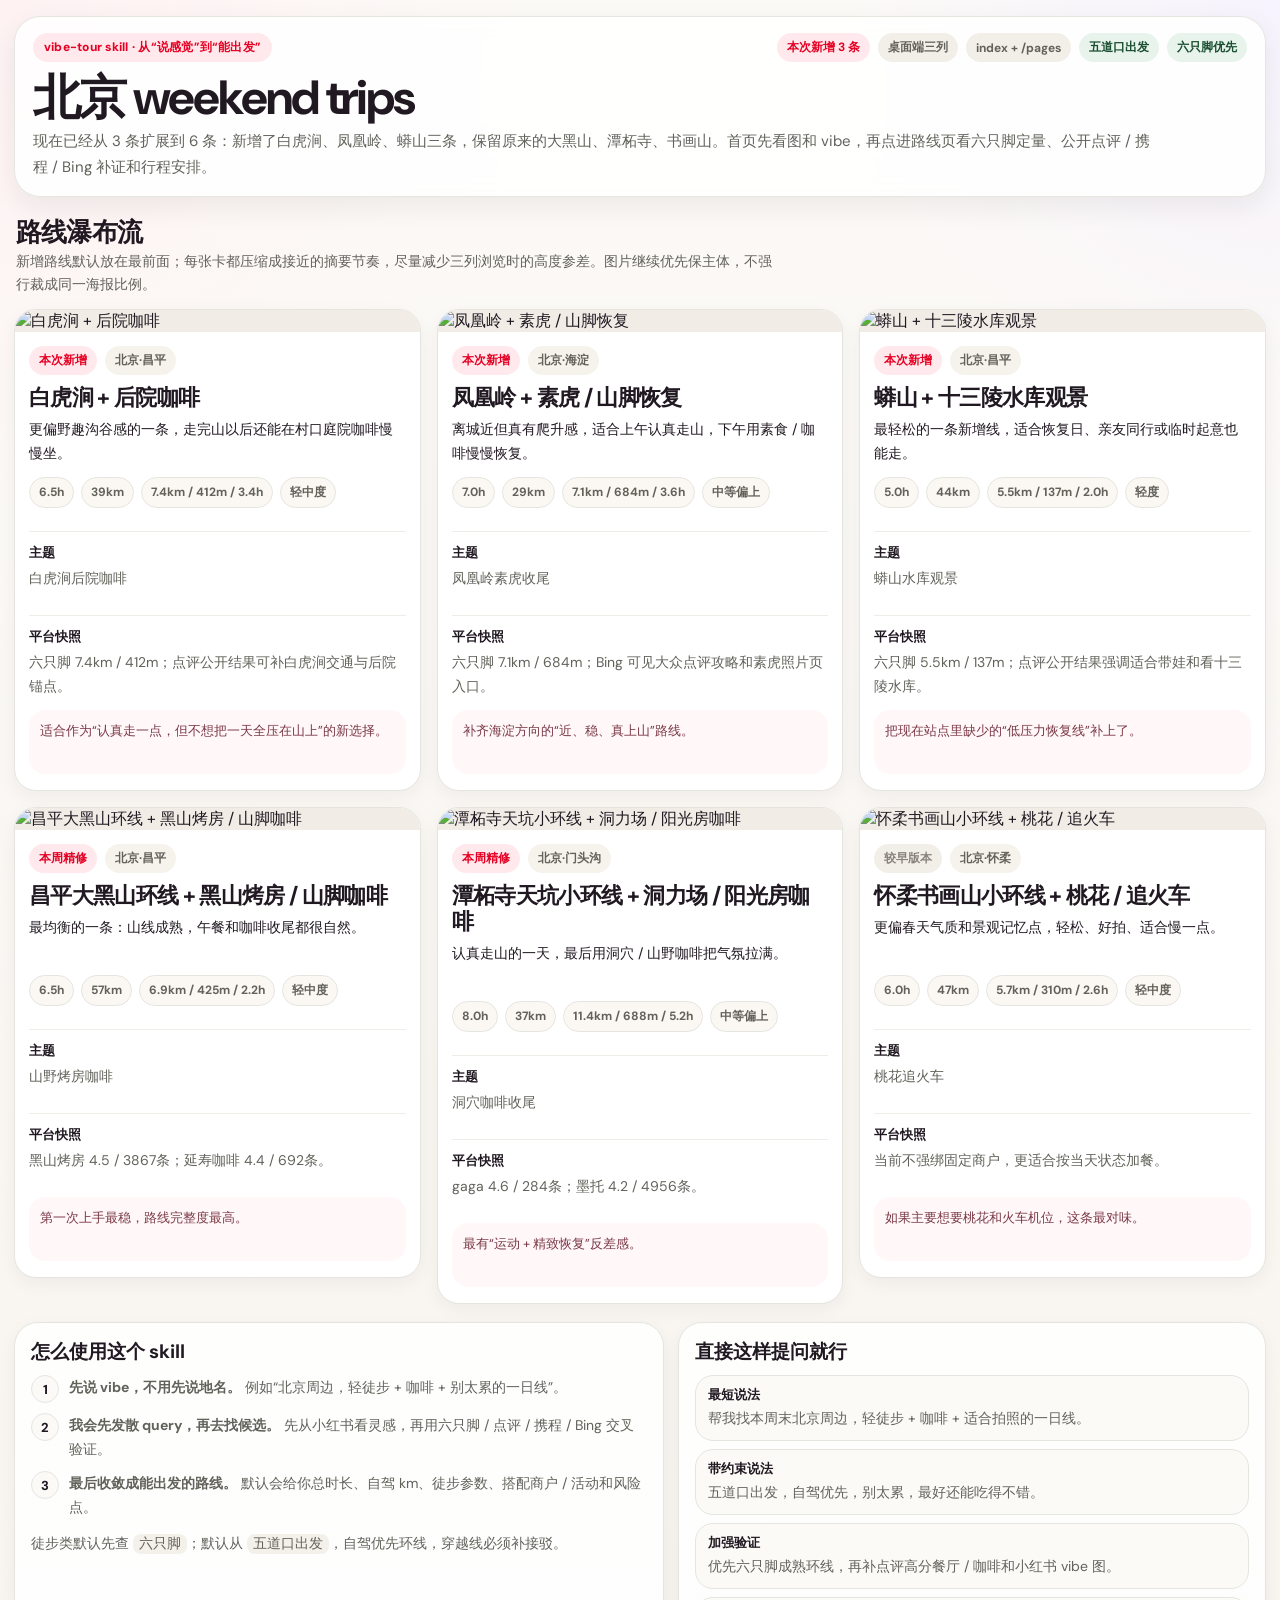
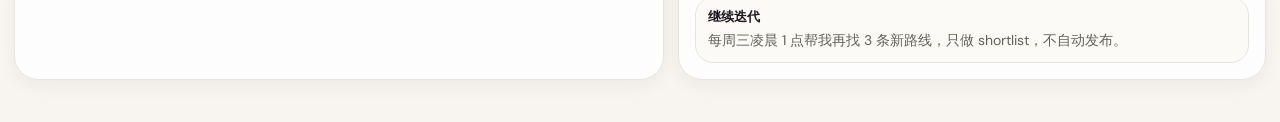
==== index.html @ e0e6afdc "Add three new weekend route pages" ====
<!doctype html>
<html lang="zh-CN">
<head>
  <meta charset="utf-8" />
  <meta name="viewport" content="width=device-width, initial-scale=1" />
  <title>beijing-vibe-trip</title>
  <link href="https://fonts.googleapis.com/css2?family=DM+Sans:ital,opsz,wght@0,9..40,100..1000;1,9..40,100..1000&display=swap" rel="stylesheet">
  <style>
    :root {
      --bg: #f8f5f0; --paper: #ffffff; --paper-soft: #fcfaf7; --text: #211922; --muted: #62625b;
      --line: #e5e5e0; --red: #e60023; --red-soft: #ffe9ed; --green-soft: #e8f3ec; --green-text: #194e30;
      --shadow: 0 10px 28px rgba(33, 25, 34, 0.07); --shadow-soft: 0 6px 18px rgba(33, 25, 34, 0.05);
    }
    * { box-sizing: border-box; }
    body { margin: 0; font-family: 'DM Sans', system-ui, -apple-system, 'Segoe UI', Roboto, 'PingFang SC', 'Microsoft YaHei', sans-serif; color: var(--text); background: radial-gradient(circle at top left, rgba(255,240,242,.8), rgba(255,240,242,0) 24%), radial-gradient(circle at top right, rgba(246,242,255,.85), rgba(246,242,255,0) 20%), linear-gradient(180deg, #fcfaf7 0%, #f8f5f0 100%); }
    a { color: inherit; text-decoration: none; }
    .page { max-width: 1540px; margin: 0 auto; padding: 16px 14px 42px; }
    .hero { background: rgba(255,255,255,.84); border: 1px solid rgba(229,229,224,.95); border-radius: 26px; box-shadow: var(--shadow); backdrop-filter: blur(8px); padding: 16px 18px 15px; }
    .hero-top { display:flex; align-items:center; justify-content:space-between; gap:14px; flex-wrap:wrap; }
    .eyebrow { display:inline-flex; align-items:center; gap:8px; padding:6px 11px; border-radius:999px; background:var(--red-soft); color:var(--red); font-size:12px; font-weight:800; letter-spacing:.02em; }
    .hero-pills { display:flex; flex-wrap:wrap; gap:8px; }
    .pill { display:inline-flex; align-items:center; padding:6px 10px; border-radius:999px; background:#f2efe9; color:var(--muted); font-size:12px; font-weight:700; }
    .pill.primary { background:var(--red-soft); color:var(--red); }
    .pill.green { background:var(--green-soft); color:var(--green-text); }
    h1 { margin: 12px 0 6px; font-size: clamp(30px, 4vw, 48px); line-height: 1.02; letter-spacing: -0.04em; }
    .subtitle { margin:0; max-width:1120px; color:var(--muted); font-size:15px; line-height:1.72; }
    .section-head { display:flex; align-items:end; justify-content:space-between; gap:16px; margin:18px 2px 12px; }
    .section-head h2 { margin:0; font-size:26px; letter-spacing:-0.03em; }
    .section-head p { margin:0; max-width:760px; color:var(--muted); font-size:14px; line-height:1.7; }
    .masonry { display:grid; grid-template-columns: repeat(3, minmax(0, 1fr)); gap:16px; align-items:start; }
    .pin-card { width:100%; margin:0; }
    .pin-link { display:block; background:var(--paper); border:1px solid var(--line); border-radius:22px; overflow:hidden; box-shadow:var(--shadow-soft); transition:transform .15s ease, box-shadow .15s ease; }
    .pin-link:hover { transform:translateY(-2px); box-shadow:0 14px 34px rgba(33,25,34,.1); }
    .pin-media-wrap { background:#f1ede6; }
    .pin-media { width:100%; display:block; height:auto; object-fit:contain; aspect-ratio:auto; }
    .pin-body { padding:14px 14px 16px; }
    .pin-topline { display:flex; flex-wrap:wrap; gap:8px; align-items:center; }
    .fresh-chip, .meta-chip { display:inline-flex; align-items:center; padding:6px 10px; border-radius:999px; font-size:12px; font-weight:800; }
    .fresh-chip.fresh { background:var(--red-soft); color:var(--red); }
    .fresh-chip.archive { background:#f2efe9; color:#8a837b; }
    .meta-chip { background:#f6f3ed; color:var(--muted); }
    .pin-body h2 { margin:10px 0 7px; font-size:22px; line-height:1.18; letter-spacing:-0.03em; }
    .lede { margin:0; color:var(--text); font-size:14px; line-height:1.7; min-height:48px; }
    .metric-row { display:flex; flex-wrap:wrap; gap:7px; margin-top:11px; min-height:42px; align-content:flex-start; }
    .metric-row span { background:#fbf8f3; border:1px solid var(--line); border-radius:999px; padding:6px 9px; color:var(--muted); font-size:12px; font-weight:700; }
    .mini-block { margin-top:12px; padding-top:12px; border-top:1px solid #f0ede8; min-height:72px; }
    .mini-block strong { display:block; font-size:13px; margin-bottom:4px; }
    .mini-block p { margin:0; color:var(--muted); font-size:14px; line-height:1.72; }
    .why { margin:12px 0 0; color:#7a3946; font-size:13px; line-height:1.7; background:#fff7f8; border-radius:16px; padding:10px 11px; min-height:64px; }
    .usage-section { margin-top:18px; display:grid; grid-template-columns:1.05fr .95fr; gap:14px; }
    .usage-card { background: rgba(255,255,255,.86); border: 1px solid var(--line); border-radius:24px; box-shadow:var(--shadow-soft); padding:16px; }
    .usage-card h2 { margin:0 0 8px; font-size:19px; }
    .usage-card p, .usage-card li { margin:0; color:var(--muted); font-size:14px; line-height:1.72; }
    .how-grid { display:grid; gap:10px; margin-top:10px; }
    .how-item { display:grid; grid-template-columns:28px 1fr; gap:10px; align-items:start; }
    .how-no { width:28px; height:28px; border-radius:50%; background:var(--paper-soft); border:1px solid var(--line); display:inline-flex; align-items:center; justify-content:center; font-size:13px; font-weight:800; }
    .prompt-list { display:grid; gap:8px; margin-top:10px; }
    .prompt { background:var(--paper-soft); border:1px solid var(--line); border-radius:18px; padding:10px 12px; }
    .prompt strong { display:block; font-size:13px; margin-bottom:2px; }
    code { font-family: ui-monospace, SFMono-Regular, Menlo, Monaco, Consolas, 'Liberation Mono', 'Courier New', monospace; background:#f4f1eb; border-radius:8px; padding:2px 6px; }
    @media (max-width: 1100px) { .masonry { grid-template-columns: repeat(2, minmax(0, 1fr)); } .usage-section { grid-template-columns:1fr; } }
    @media (max-width: 760px) { .page { padding:12px 10px 30px; } .hero { padding:14px 14px 13px; border-radius:22px; } .masonry { grid-template-columns:1fr; } .section-head { display:block; } .section-head p { margin-top:6px; } .pin-body h2 { font-size:20px; } }
  </style>
</head>
<body>
  <div class="page">
    <section class="hero">
      <div class="hero-top">
        <span class="eyebrow">vibe-tour skill · 从“说感觉”到“能出发”</span>
        <div class="hero-pills">
          <span class="pill primary">本次新增 3 条</span>
          <span class="pill">桌面端三列</span>
          <span class="pill">index + /pages</span>
          <span class="pill green">五道口出发</span>
          <span class="pill green">六只脚优先</span>
        </div>
      </div>
      <h1>北京 weekend trips</h1>
      <p class="subtitle">现在已经从 3 条扩展到 6 条：新增了白虎涧、凤凰岭、蟒山三条，保留原来的大黑山、潭柘寺、书画山。首页先看图和 vibe，再点进路线页看六只脚定量、公开点评 / 携程 / Bing 补证和行程安排。</p>
    </section>

    <div class="section-head">
      <div>
        <h2>路线瀑布流</h2>
        <p>新增路线默认放在最前面；每张卡都压缩成接近的摘要节奏，尽量减少三列浏览时的高度参差。图片继续优先保主体，不强行裁成同一海报比例。</p>
      </div>
    </div>

    <section class="masonry">
      
      <article class="pin-card fresh">
        <a class="pin-link" href="./pages/春季-昌平-6.5h-39km-白虎涧后院咖啡-7.4km412m.html">
          <div class="pin-media-wrap">
            <img class="pin-media" src="https://sns-webpic-qc.xhscdn.com/202604221720/0ed90e591643a49e613e20a333252fcb/notes_pre_post/1040g3k831s5718gclk0g49468pa18tinve68clo!nc_n_webp_mw_1" alt="白虎涧 + 后院咖啡" loading="lazy" referrerpolicy="no-referrer" />
          </div>
          <div class="pin-body">
            <div class="pin-topline">
              <span class="fresh-chip fresh">本次新增</span>
              <span class="meta-chip">北京·昌平</span>
            </div>
            <h2>白虎涧 + 后院咖啡</h2>
            <p class="lede">更偏野趣沟谷感的一条，走完山以后还能在村口庭院咖啡慢慢坐。</p>
            <div class="metric-row"><span>6.5h</span><span>39km</span><span>7.4km / 412m / 3.4h</span><span>轻中度</span></div>
            <div class="mini-block"><strong>主题</strong><p>白虎涧后院咖啡</p></div>
            <div class="mini-block"><strong>平台快照</strong><p>六只脚 7.4km / 412m；点评公开结果可补白虎涧交通与后院锚点。</p></div>
            <p class="why">适合作为“认真走一点，但不想把一天全压在山上”的新选择。</p>
          </div>
        </a>
      </article>
      <article class="pin-card fresh">
        <a class="pin-link" href="./pages/春季-海淀-7.0h-29km-凤凰岭素虎收尾-7.1km684m.html">
          <div class="pin-media-wrap">
            <img class="pin-media" src="https://sns-webpic-qc.xhscdn.com/202604221720/b8f4ab28e2b285ae2111b6b85da946c9/notes_pre_post/1040g3k031lh3otmi5e5g5p8s3pioshmk3rvogr8!nc_n_webp_mw_1" alt="凤凰岭 + 素虎 / 山脚恢复" loading="lazy" referrerpolicy="no-referrer" />
          </div>
          <div class="pin-body">
            <div class="pin-topline">
              <span class="fresh-chip fresh">本次新增</span>
              <span class="meta-chip">北京·海淀</span>
            </div>
            <h2>凤凰岭 + 素虎 / 山脚恢复</h2>
            <p class="lede">离城近但真有爬升感，适合上午认真走山，下午用素食 / 咖啡慢慢恢复。</p>
            <div class="metric-row"><span>7.0h</span><span>29km</span><span>7.1km / 684m / 3.6h</span><span>中等偏上</span></div>
            <div class="mini-block"><strong>主题</strong><p>凤凰岭素虎收尾</p></div>
            <div class="mini-block"><strong>平台快照</strong><p>六只脚 7.1km / 684m；Bing 可见大众点评攻略和素虎照片页入口。</p></div>
            <p class="why">补齐海淀方向的“近、稳、真上山”路线。</p>
          </div>
        </a>
      </article>
      <article class="pin-card fresh">
        <a class="pin-link" href="./pages/春季-昌平-5.0h-44km-蟒山水库观景-5.5km137m.html">
          <div class="pin-media-wrap">
            <img class="pin-media" src="https://sns-webpic-qc.xhscdn.com/202604221720/516167e955e5f0d813b451fccc89ae40/1040g00831u0od0oh7e6g5nu4mj40bgi9l4alca0!nc_n_webp_mw_1" alt="蟒山 + 十三陵水库观景" loading="lazy" referrerpolicy="no-referrer" />
          </div>
          <div class="pin-body">
            <div class="pin-topline">
              <span class="fresh-chip fresh">本次新增</span>
              <span class="meta-chip">北京·昌平</span>
            </div>
            <h2>蟒山 + 十三陵水库观景</h2>
            <p class="lede">最轻松的一条新增线，适合恢复日、亲友同行或临时起意也能走。</p>
            <div class="metric-row"><span>5.0h</span><span>44km</span><span>5.5km / 137m / 2.0h</span><span>轻度</span></div>
            <div class="mini-block"><strong>主题</strong><p>蟒山水库观景</p></div>
            <div class="mini-block"><strong>平台快照</strong><p>六只脚 5.5km / 137m；点评公开结果强调适合带娃和看十三陵水库。</p></div>
            <p class="why">把现在站点里缺少的“低压力恢复线”补上了。</p>
          </div>
        </a>
      </article>
      <article class="pin-card fresh">
        <a class="pin-link" href="./pages/春季-昌平-6.5h-57km-山野烤房咖啡-6.9km425m.html">
          <div class="pin-media-wrap">
            <img class="pin-media" src="https://sns-webpic-qc.xhscdn.com/202604221014/6e52ee27ec38a2fb070d9f74fba31d51/1040g00831up83obcig005nlalt3g8l4am9qjaj0!nc_n_webp_prv_1" alt="昌平大黑山环线 + 黑山烤房 / 山脚咖啡" loading="lazy" referrerpolicy="no-referrer" />
          </div>
          <div class="pin-body">
            <div class="pin-topline">
              <span class="fresh-chip fresh">本周精修</span>
              <span class="meta-chip">北京·昌平</span>
            </div>
            <h2>昌平大黑山环线 + 黑山烤房 / 山脚咖啡</h2>
            <p class="lede">最均衡的一条：山线成熟，午餐和咖啡收尾都很自然。</p>
            <div class="metric-row"><span>6.5h</span><span>57km</span><span>6.9km / 425m / 2.2h</span><span>轻中度</span></div>
            <div class="mini-block"><strong>主题</strong><p>山野烤房咖啡</p></div>
            <div class="mini-block"><strong>平台快照</strong><p>黑山烤房 4.5 / 3867条；延寿咖啡 4.4 / 692条。</p></div>
            <p class="why">第一次上手最稳，路线完整度最高。</p>
          </div>
        </a>
      </article>
      <article class="pin-card fresh">
        <a class="pin-link" href="./pages/春季-门头沟-8.0h-37km-洞穴咖啡收尾-11.4km688m.html">
          <div class="pin-media-wrap">
            <img class="pin-media" src="https://sns-webpic-qc.xhscdn.com/202604221014/c3315a2cceceadf6942564af630ecddd/notes_pre_post/1040g3k831rv6j4fgis8g5q8pjhhdtkangmua4oo!nc_n_webp_prv_1" alt="潭柘寺天坑小环线 + 洞力场 / 阳光房咖啡" loading="lazy" referrerpolicy="no-referrer" />
          </div>
          <div class="pin-body">
            <div class="pin-topline">
              <span class="fresh-chip fresh">本周精修</span>
              <span class="meta-chip">北京·门头沟</span>
            </div>
            <h2>潭柘寺天坑小环线 + 洞力场 / 阳光房咖啡</h2>
            <p class="lede">认真走山的一天，最后用洞穴 / 山野咖啡把气氛拉满。</p>
            <div class="metric-row"><span>8.0h</span><span>37km</span><span>11.4km / 688m / 5.2h</span><span>中等偏上</span></div>
            <div class="mini-block"><strong>主题</strong><p>洞穴咖啡收尾</p></div>
            <div class="mini-block"><strong>平台快照</strong><p>gaga 4.6 / 284条；墨托 4.2 / 4956条。</p></div>
            <p class="why">最有“运动 + 精致恢复”反差感。</p>
          </div>
        </a>
      </article>
      <article class="pin-card archive">
        <a class="pin-link" href="./pages/春季-怀柔-6.0h-47km-桃花追火车-5.7km310m.html">
          <div class="pin-media-wrap">
            <img class="pin-media" src="https://sns-webpic-qc.xhscdn.com/202604221014/92ab5b9dd58b309988cbd86c4329830c/spectrum/1040g0k031ufub8vuis005nfnchj09ejfh55ih50!nc_n_webp_prv_1" alt="怀柔书画山小环线 + 桃花 / 追火车" loading="lazy" referrerpolicy="no-referrer" />
          </div>
          <div class="pin-body">
            <div class="pin-topline">
              <span class="fresh-chip archive">较早版本</span>
              <span class="meta-chip">北京·怀柔</span>
            </div>
            <h2>怀柔书画山小环线 + 桃花 / 追火车</h2>
            <p class="lede">更偏春天气质和景观记忆点，轻松、好拍、适合慢一点。</p>
            <div class="metric-row"><span>6.0h</span><span>47km</span><span>5.7km / 310m / 2.6h</span><span>轻中度</span></div>
            <div class="mini-block"><strong>主题</strong><p>桃花追火车</p></div>
            <div class="mini-block"><strong>平台快照</strong><p>当前不强绑固定商户，更适合按当天状态加餐。</p></div>
            <p class="why">如果主要想要桃花和火车机位，这条最对味。</p>
          </div>
        </a>
      </article>
    </section>

    <section class="usage-section">
      <div class="usage-card">
        <h2>怎么使用这个 skill</h2>
        <div class="how-grid">
          <div class="how-item"><span class="how-no">1</span><div><p><strong>先说 vibe，不用先说地名。</strong> 例如“北京周边，轻徒步 + 咖啡 + 别太累的一日线”。</p></div></div>
          <div class="how-item"><span class="how-no">2</span><div><p><strong>我会先发散 query，再去找候选。</strong> 先从小红书看灵感，再用六只脚 / 点评 / 携程 / Bing 交叉验证。</p></div></div>
          <div class="how-item"><span class="how-no">3</span><div><p><strong>最后收敛成能出发的路线。</strong> 默认会给你总时长、自驾 km、徒步参数、搭配商户 / 活动和风险点。</p></div></div>
        </div>
        <p style="margin-top:12px;">徒步类默认先查 <code>六只脚</code>；默认从 <code>五道口出发</code>，自驾优先环线，穿越线必须补接驳。</p>
      </div>
      <div class="usage-card">
        <h2>直接这样提问就行</h2>
        <div class="prompt-list">
          <div class="prompt"><strong>最短说法</strong><p>帮我找本周末北京周边，轻徒步 + 咖啡 + 适合拍照的一日线。</p></div>
          <div class="prompt"><strong>带约束说法</strong><p>五道口出发，自驾优先，别太累，最好还能吃得不错。</p></div>
          <div class="prompt"><strong>加强验证</strong><p>优先六只脚成熟环线，再补点评高分餐厅 / 咖啡和小红书 vibe 图。</p></div>
          <div class="prompt"><strong>继续迭代</strong><p>每周三凌晨 1 点帮我再找 3 条新路线，只做 shortlist，不自动发布。</p></div>
        </div>
      </div>
    </section>
  </div>
</body>
</html>
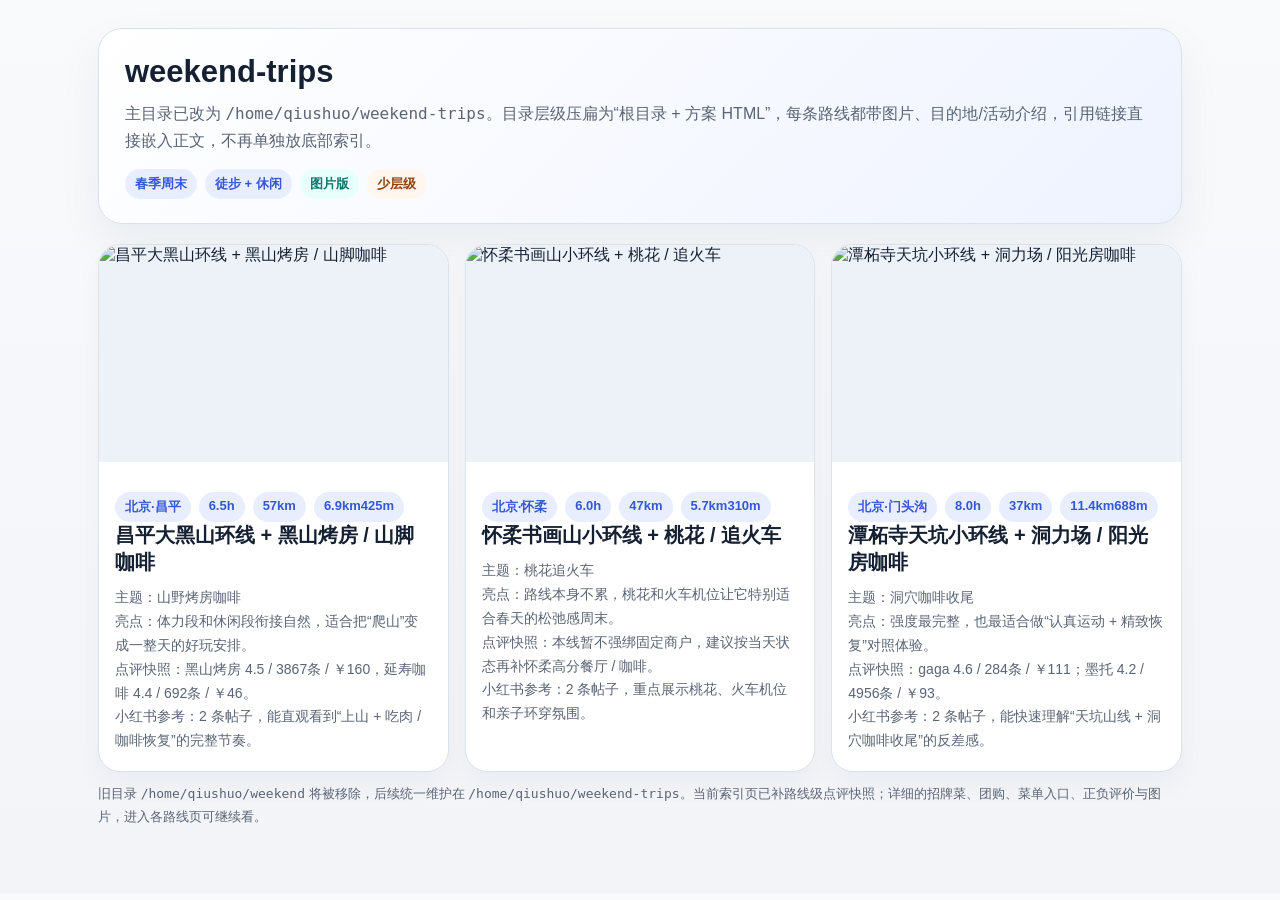
==== commit 3f22421c: "Sync weekend-trips updates: index + 3 route pages" ====
--- a/index.html
+++ b/index.html
@@ -3,227 +3,118 @@
 <head>
   <meta charset="utf-8" />
   <meta name="viewport" content="width=device-width, initial-scale=1" />
-  <title>beijing-vibe-trip</title>
-  <link href="https://fonts.googleapis.com/css2?family=DM+Sans:ital,opsz,wght@0,9..40,100..1000;1,9..40,100..1000&display=swap" rel="stylesheet">
+  <title>weekend-trips</title>
   <style>
-    :root {
-      --bg: #f8f5f0; --paper: #ffffff; --paper-soft: #fcfaf7; --text: #211922; --muted: #62625b;
-      --line: #e5e5e0; --red: #e60023; --red-soft: #ffe9ed; --green-soft: #e8f3ec; --green-text: #194e30;
-      --shadow: 0 10px 28px rgba(33, 25, 34, 0.07); --shadow-soft: 0 6px 18px rgba(33, 25, 34, 0.05);
-    }
-    * { box-sizing: border-box; }
-    body { margin: 0; font-family: 'DM Sans', system-ui, -apple-system, 'Segoe UI', Roboto, 'PingFang SC', 'Microsoft YaHei', sans-serif; color: var(--text); background: radial-gradient(circle at top left, rgba(255,240,242,.8), rgba(255,240,242,0) 24%), radial-gradient(circle at top right, rgba(246,242,255,.85), rgba(246,242,255,0) 20%), linear-gradient(180deg, #fcfaf7 0%, #f8f5f0 100%); }
-    a { color: inherit; text-decoration: none; }
-    .page { max-width: 1540px; margin: 0 auto; padding: 16px 14px 42px; }
-    .hero { background: rgba(255,255,255,.84); border: 1px solid rgba(229,229,224,.95); border-radius: 26px; box-shadow: var(--shadow); backdrop-filter: blur(8px); padding: 16px 18px 15px; }
-    .hero-top { display:flex; align-items:center; justify-content:space-between; gap:14px; flex-wrap:wrap; }
-    .eyebrow { display:inline-flex; align-items:center; gap:8px; padding:6px 11px; border-radius:999px; background:var(--red-soft); color:var(--red); font-size:12px; font-weight:800; letter-spacing:.02em; }
-    .hero-pills { display:flex; flex-wrap:wrap; gap:8px; }
-    .pill { display:inline-flex; align-items:center; padding:6px 10px; border-radius:999px; background:#f2efe9; color:var(--muted); font-size:12px; font-weight:700; }
-    .pill.primary { background:var(--red-soft); color:var(--red); }
-    .pill.green { background:var(--green-soft); color:var(--green-text); }
-    h1 { margin: 12px 0 6px; font-size: clamp(30px, 4vw, 48px); line-height: 1.02; letter-spacing: -0.04em; }
-    .subtitle { margin:0; max-width:1120px; color:var(--muted); font-size:15px; line-height:1.72; }
-    .section-head { display:flex; align-items:end; justify-content:space-between; gap:16px; margin:18px 2px 12px; }
-    .section-head h2 { margin:0; font-size:26px; letter-spacing:-0.03em; }
-    .section-head p { margin:0; max-width:760px; color:var(--muted); font-size:14px; line-height:1.7; }
-    .masonry { display:grid; grid-template-columns: repeat(3, minmax(0, 1fr)); gap:16px; align-items:start; }
-    .pin-card { width:100%; margin:0; }
-    .pin-link { display:block; background:var(--paper); border:1px solid var(--line); border-radius:22px; overflow:hidden; box-shadow:var(--shadow-soft); transition:transform .15s ease, box-shadow .15s ease; }
-    .pin-link:hover { transform:translateY(-2px); box-shadow:0 14px 34px rgba(33,25,34,.1); }
-    .pin-media-wrap { background:#f1ede6; }
-    .pin-media { width:100%; display:block; height:auto; object-fit:contain; aspect-ratio:auto; }
-    .pin-body { padding:14px 14px 16px; }
-    .pin-topline { display:flex; flex-wrap:wrap; gap:8px; align-items:center; }
-    .fresh-chip, .meta-chip { display:inline-flex; align-items:center; padding:6px 10px; border-radius:999px; font-size:12px; font-weight:800; }
-    .fresh-chip.fresh { background:var(--red-soft); color:var(--red); }
-    .fresh-chip.archive { background:#f2efe9; color:#8a837b; }
-    .meta-chip { background:#f6f3ed; color:var(--muted); }
-    .pin-body h2 { margin:10px 0 7px; font-size:22px; line-height:1.18; letter-spacing:-0.03em; }
-    .lede { margin:0; color:var(--text); font-size:14px; line-height:1.7; min-height:48px; }
-    .metric-row { display:flex; flex-wrap:wrap; gap:7px; margin-top:11px; min-height:42px; align-content:flex-start; }
-    .metric-row span { background:#fbf8f3; border:1px solid var(--line); border-radius:999px; padding:6px 9px; color:var(--muted); font-size:12px; font-weight:700; }
-    .mini-block { margin-top:12px; padding-top:12px; border-top:1px solid #f0ede8; min-height:72px; }
-    .mini-block strong { display:block; font-size:13px; margin-bottom:4px; }
-    .mini-block p { margin:0; color:var(--muted); font-size:14px; line-height:1.72; }
-    .why { margin:12px 0 0; color:#7a3946; font-size:13px; line-height:1.7; background:#fff7f8; border-radius:16px; padding:10px 11px; min-height:64px; }
-    .usage-section { margin-top:18px; display:grid; grid-template-columns:1.05fr .95fr; gap:14px; }
-    .usage-card { background: rgba(255,255,255,.86); border: 1px solid var(--line); border-radius:24px; box-shadow:var(--shadow-soft); padding:16px; }
-    .usage-card h2 { margin:0 0 8px; font-size:19px; }
-    .usage-card p, .usage-card li { margin:0; color:var(--muted); font-size:14px; line-height:1.72; }
-    .how-grid { display:grid; gap:10px; margin-top:10px; }
-    .how-item { display:grid; grid-template-columns:28px 1fr; gap:10px; align-items:start; }
-    .how-no { width:28px; height:28px; border-radius:50%; background:var(--paper-soft); border:1px solid var(--line); display:inline-flex; align-items:center; justify-content:center; font-size:13px; font-weight:800; }
-    .prompt-list { display:grid; gap:8px; margin-top:10px; }
-    .prompt { background:var(--paper-soft); border:1px solid var(--line); border-radius:18px; padding:10px 12px; }
-    .prompt strong { display:block; font-size:13px; margin-bottom:2px; }
-    code { font-family: ui-monospace, SFMono-Regular, Menlo, Monaco, Consolas, 'Liberation Mono', 'Courier New', monospace; background:#f4f1eb; border-radius:8px; padding:2px 6px; }
-    @media (max-width: 1100px) { .masonry { grid-template-columns: repeat(2, minmax(0, 1fr)); } .usage-section { grid-template-columns:1fr; } }
-    @media (max-width: 760px) { .page { padding:12px 10px 30px; } .hero { padding:14px 14px 13px; border-radius:22px; } .masonry { grid-template-columns:1fr; } .section-head { display:block; } .section-head p { margin-top:6px; } .pin-body h2 { font-size:20px; } }
-  </style>
+:root {
+  --bg: #f6f7fb;
+  --card: #ffffff;
+  --line: #dbe2ea;
+  --ink: #152033;
+  --muted: #5a6475;
+  --accent: #3658d4;
+  --accent-soft: #e9eeff;
+  --warm: #92400e;
+  --warm-soft: #fff7ed;
+  --green: #0f766e;
+  --green-soft: #e8fffb;
+}
+* { box-sizing: border-box; }
+body {
+  margin: 0;
+  background: linear-gradient(180deg, #f8fafc 0%, #f3f4f8 100%);
+  color: var(--ink);
+  font-family: -apple-system, BlinkMacSystemFont, 'Segoe UI', Arial, 'PingFang SC', 'Microsoft YaHei', sans-serif;
+}
+.page { max-width: 1120px; margin: 0 auto; padding: 28px 18px 52px; }
+.hero {
+  background: linear-gradient(135deg, #ffffff 0%, #eef3ff 100%);
+  border: 1px solid var(--line);
+  border-radius: 24px;
+  padding: 24px 26px;
+  box-shadow: 0 18px 45px rgba(20, 32, 51, 0.06);
+}
+h1 { margin: 0 0 10px; font-size: 31px; line-height: 1.2; }
+.subtitle { color: var(--muted); margin: 0; font-size: 16px; line-height: 1.7; }
+.badges { margin-top: 14px; display: flex; gap: 8px; flex-wrap: wrap; }
+.badge {
+  display: inline-block; padding: 6px 10px; border-radius: 999px; background: var(--accent-soft);
+  color: var(--accent); font-size: 13px; font-weight: 600;
+}
+.badge.warm { background: var(--warm-soft); color: var(--warm); }
+.badge.green { background: var(--green-soft); color: var(--green); }
+.grid { display: grid; grid-template-columns: 1.1fr 0.9fr; gap: 18px; margin-top: 18px; }
+.panel {
+  background: var(--card); border: 1px solid var(--line); border-radius: 22px; padding: 22px;
+  box-shadow: 0 14px 34px rgba(20, 32, 51, 0.05);
+}
+.panel h2 { margin: 0 0 12px; font-size: 22px; }
+.panel h3 { margin: 18px 0 8px; font-size: 17px; }
+.summary, p, li { font-size: 15px; line-height: 1.8; }
+table { width: 100%; border-collapse: collapse; overflow: hidden; border-radius: 16px; }
+th, td { border: 1px solid var(--line); padding: 11px 12px; vertical-align: top; }
+th { background: #f8fafc; text-align: left; font-size: 14px; }
+td { font-size: 14px; line-height: 1.7; }
+.small-table td:first-child, .small-table th:first-child { width: 150px; }
+.schedule-table td:nth-child(1) { width: 60px; text-align: center; }
+.schedule-table td:nth-child(3) { width: 96px; white-space: nowrap; }
+ul { margin: 8px 0 0; padding-left: 22px; }
+li { margin: 6px 0; }
+a { color: var(--accent); text-decoration: none; }
+a:hover { text-decoration: underline; }
+.gallery { display: grid; grid-template-columns: 1.05fr 0.95fr; gap: 14px; margin-top: 18px; }
+figure {
+  margin: 0; background: #fff; border: 1px solid var(--line); border-radius: 20px; overflow: hidden;
+  box-shadow: 0 12px 28px rgba(20,32,51,.04);
+}
+figure img { width: 100%; display: block; aspect-ratio: 16/10; object-fit: cover; background: #edf2f8; }
+figcaption { padding: 12px 14px; font-size: 13px; color: var(--muted); line-height: 1.7; }
+.index-grid { display: grid; grid-template-columns: repeat(auto-fit, minmax(295px, 1fr)); gap: 16px; margin-top: 20px; }
+.index-card {
+  display: block; overflow: hidden; border-radius: 22px; border: 1px solid var(--line); background: #fff; color: inherit;
+  box-shadow: 0 12px 28px rgba(20,32,51,.04);
+}
+.index-card img { width: 100%; aspect-ratio: 16/10; object-fit: cover; display: block; background: #edf2f8; }
+.index-card .inner { padding: 16px 16px 18px; }
+.index-card h3 { margin: 0 0 10px; font-size: 20px; }
+.index-meta { color: var(--muted); font-size: 14px; line-height: 1.7; }
+.note { margin-top: 10px; font-size: 13px; color: var(--muted); }
+@media (max-width: 900px) {
+  .grid, .gallery { grid-template-columns: 1fr; }
+  .page { padding: 18px 12px 36px; }
+  h1 { font-size: 26px; }
+}
+</style>
 </head>
 <body>
   <div class="page">
     <section class="hero">
-      <div class="hero-top">
-        <span class="eyebrow">vibe-tour skill · 从“说感觉”到“能出发”</span>
-        <div class="hero-pills">
-          <span class="pill primary">本次新增 3 条</span>
-          <span class="pill">桌面端三列</span>
-          <span class="pill">index + /pages</span>
-          <span class="pill green">五道口出发</span>
-          <span class="pill green">六只脚优先</span>
-        </div>
+      <h1>weekend-trips</h1>
+      <p class="subtitle">主目录已改为 <code>/home/qiushuo/weekend-trips</code>。目录层级压扁为“根目录 + 方案 HTML”，每条路线都带图片、目的地/活动介绍，引用链接直接嵌入正文，不再单独放底部索引。</p>
+      <div class="badges"><span class="badge">春季周末</span><span class="badge">徒步 + 休闲</span><span class="badge green">图片版</span><span class="badge warm">少层级</span></div>
+    </section>
+    <section class="index-grid"><a class="index-card" href="./春季-昌平-6.5h-57km-山野烤房咖啡-6.9km425m.html">
+      <img src="https://sns-webpic-qc.xhscdn.com/202604221014/6e52ee27ec38a2fb070d9f74fba31d51/1040g00831up83obcig005nlalt3g8l4am9qjaj0!nc_n_webp_prv_1" alt="昌平大黑山环线 + 黑山烤房 / 山脚咖啡" loading="lazy" referrerpolicy="no-referrer" />
+      <div class="inner">
+        <div class="badges"><span class="badge">北京·昌平</span><span class="badge">6.5h</span><span class="badge">57km</span><span class="badge">6.9km425m</span></div>
+        <h3>昌平大黑山环线 + 黑山烤房 / 山脚咖啡</h3>
+        <div class="index-meta">主题：山野烤房咖啡<br/>亮点：体力段和休闲段衔接自然，适合把“爬山”变成一整天的好玩安排。<br/>点评快照：黑山烤房 4.5 / 3867条 / ￥160，延寿咖啡 4.4 / 692条 / ￥46。<br/>小红书参考：2 条帖子，能直观看到“上山 + 吃肉 / 咖啡恢复”的完整节奏。</div>
       </div>
-      <h1>北京 weekend trips</h1>
-      <p class="subtitle">现在已经从 3 条扩展到 6 条：新增了白虎涧、凤凰岭、蟒山三条，保留原来的大黑山、潭柘寺、书画山。首页先看图和 vibe，再点进路线页看六只脚定量、公开点评 / 携程 / Bing 补证和行程安排。</p>
-    </section>
-
-    <div class="section-head">
-      <div>
-        <h2>路线瀑布流</h2>
-        <p>新增路线默认放在最前面；每张卡都压缩成接近的摘要节奏，尽量减少三列浏览时的高度参差。图片继续优先保主体，不强行裁成同一海报比例。</p>
+    </a><a class="index-card" href="./春季-怀柔-6.0h-47km-桃花追火车-5.7km310m.html">
+      <img src="https://sns-webpic-qc.xhscdn.com/202604221014/92ab5b9dd58b309988cbd86c4329830c/spectrum/1040g0k031ufub8vuis005nfnchj09ejfh55ih50!nc_n_webp_prv_1" alt="怀柔书画山小环线 + 桃花 / 追火车" loading="lazy" referrerpolicy="no-referrer" />
+      <div class="inner">
+        <div class="badges"><span class="badge">北京·怀柔</span><span class="badge">6.0h</span><span class="badge">47km</span><span class="badge">5.7km310m</span></div>
+        <h3>怀柔书画山小环线 + 桃花 / 追火车</h3>
+        <div class="index-meta">主题：桃花追火车<br/>亮点：路线本身不累，桃花和火车机位让它特别适合春天的松弛感周末。<br/>点评快照：本线暂不强绑固定商户，建议按当天状态再补怀柔高分餐厅 / 咖啡。<br/>小红书参考：2 条帖子，重点展示桃花、火车机位和亲子环穿氛围。</div>
       </div>
-    </div>
-
-    <section class="masonry">
-      
-      <article class="pin-card fresh">
-        <a class="pin-link" href="./pages/春季-昌平-6.5h-39km-白虎涧后院咖啡-7.4km412m.html">
-          <div class="pin-media-wrap">
-            <img class="pin-media" src="https://sns-webpic-qc.xhscdn.com/202604221720/0ed90e591643a49e613e20a333252fcb/notes_pre_post/1040g3k831s5718gclk0g49468pa18tinve68clo!nc_n_webp_mw_1" alt="白虎涧 + 后院咖啡" loading="lazy" referrerpolicy="no-referrer" />
-          </div>
-          <div class="pin-body">
-            <div class="pin-topline">
-              <span class="fresh-chip fresh">本次新增</span>
-              <span class="meta-chip">北京·昌平</span>
-            </div>
-            <h2>白虎涧 + 后院咖啡</h2>
-            <p class="lede">更偏野趣沟谷感的一条，走完山以后还能在村口庭院咖啡慢慢坐。</p>
-            <div class="metric-row"><span>6.5h</span><span>39km</span><span>7.4km / 412m / 3.4h</span><span>轻中度</span></div>
-            <div class="mini-block"><strong>主题</strong><p>白虎涧后院咖啡</p></div>
-            <div class="mini-block"><strong>平台快照</strong><p>六只脚 7.4km / 412m；点评公开结果可补白虎涧交通与后院锚点。</p></div>
-            <p class="why">适合作为“认真走一点，但不想把一天全压在山上”的新选择。</p>
-          </div>
-        </a>
-      </article>
-      <article class="pin-card fresh">
-        <a class="pin-link" href="./pages/春季-海淀-7.0h-29km-凤凰岭素虎收尾-7.1km684m.html">
-          <div class="pin-media-wrap">
-            <img class="pin-media" src="https://sns-webpic-qc.xhscdn.com/202604221720/b8f4ab28e2b285ae2111b6b85da946c9/notes_pre_post/1040g3k031lh3otmi5e5g5p8s3pioshmk3rvogr8!nc_n_webp_mw_1" alt="凤凰岭 + 素虎 / 山脚恢复" loading="lazy" referrerpolicy="no-referrer" />
-          </div>
-          <div class="pin-body">
-            <div class="pin-topline">
-              <span class="fresh-chip fresh">本次新增</span>
-              <span class="meta-chip">北京·海淀</span>
-            </div>
-            <h2>凤凰岭 + 素虎 / 山脚恢复</h2>
-            <p class="lede">离城近但真有爬升感，适合上午认真走山，下午用素食 / 咖啡慢慢恢复。</p>
-            <div class="metric-row"><span>7.0h</span><span>29km</span><span>7.1km / 684m / 3.6h</span><span>中等偏上</span></div>
-            <div class="mini-block"><strong>主题</strong><p>凤凰岭素虎收尾</p></div>
-            <div class="mini-block"><strong>平台快照</strong><p>六只脚 7.1km / 684m；Bing 可见大众点评攻略和素虎照片页入口。</p></div>
-            <p class="why">补齐海淀方向的“近、稳、真上山”路线。</p>
-          </div>
-        </a>
-      </article>
-      <article class="pin-card fresh">
-        <a class="pin-link" href="./pages/春季-昌平-5.0h-44km-蟒山水库观景-5.5km137m.html">
-          <div class="pin-media-wrap">
-            <img class="pin-media" src="https://sns-webpic-qc.xhscdn.com/202604221720/516167e955e5f0d813b451fccc89ae40/1040g00831u0od0oh7e6g5nu4mj40bgi9l4alca0!nc_n_webp_mw_1" alt="蟒山 + 十三陵水库观景" loading="lazy" referrerpolicy="no-referrer" />
-          </div>
-          <div class="pin-body">
-            <div class="pin-topline">
-              <span class="fresh-chip fresh">本次新增</span>
-              <span class="meta-chip">北京·昌平</span>
-            </div>
-            <h2>蟒山 + 十三陵水库观景</h2>
-            <p class="lede">最轻松的一条新增线，适合恢复日、亲友同行或临时起意也能走。</p>
-            <div class="metric-row"><span>5.0h</span><span>44km</span><span>5.5km / 137m / 2.0h</span><span>轻度</span></div>
-            <div class="mini-block"><strong>主题</strong><p>蟒山水库观景</p></div>
-            <div class="mini-block"><strong>平台快照</strong><p>六只脚 5.5km / 137m；点评公开结果强调适合带娃和看十三陵水库。</p></div>
-            <p class="why">把现在站点里缺少的“低压力恢复线”补上了。</p>
-          </div>
-        </a>
-      </article>
-      <article class="pin-card fresh">
-        <a class="pin-link" href="./pages/春季-昌平-6.5h-57km-山野烤房咖啡-6.9km425m.html">
-          <div class="pin-media-wrap">
-            <img class="pin-media" src="https://sns-webpic-qc.xhscdn.com/202604221014/6e52ee27ec38a2fb070d9f74fba31d51/1040g00831up83obcig005nlalt3g8l4am9qjaj0!nc_n_webp_prv_1" alt="昌平大黑山环线 + 黑山烤房 / 山脚咖啡" loading="lazy" referrerpolicy="no-referrer" />
-          </div>
-          <div class="pin-body">
-            <div class="pin-topline">
-              <span class="fresh-chip fresh">本周精修</span>
-              <span class="meta-chip">北京·昌平</span>
-            </div>
-            <h2>昌平大黑山环线 + 黑山烤房 / 山脚咖啡</h2>
-            <p class="lede">最均衡的一条：山线成熟，午餐和咖啡收尾都很自然。</p>
-            <div class="metric-row"><span>6.5h</span><span>57km</span><span>6.9km / 425m / 2.2h</span><span>轻中度</span></div>
-            <div class="mini-block"><strong>主题</strong><p>山野烤房咖啡</p></div>
-            <div class="mini-block"><strong>平台快照</strong><p>黑山烤房 4.5 / 3867条；延寿咖啡 4.4 / 692条。</p></div>
-            <p class="why">第一次上手最稳，路线完整度最高。</p>
-          </div>
-        </a>
-      </article>
-      <article class="pin-card fresh">
-        <a class="pin-link" href="./pages/春季-门头沟-8.0h-37km-洞穴咖啡收尾-11.4km688m.html">
-          <div class="pin-media-wrap">
-            <img class="pin-media" src="https://sns-webpic-qc.xhscdn.com/202604221014/c3315a2cceceadf6942564af630ecddd/notes_pre_post/1040g3k831rv6j4fgis8g5q8pjhhdtkangmua4oo!nc_n_webp_prv_1" alt="潭柘寺天坑小环线 + 洞力场 / 阳光房咖啡" loading="lazy" referrerpolicy="no-referrer" />
-          </div>
-          <div class="pin-body">
-            <div class="pin-topline">
-              <span class="fresh-chip fresh">本周精修</span>
-              <span class="meta-chip">北京·门头沟</span>
-            </div>
-            <h2>潭柘寺天坑小环线 + 洞力场 / 阳光房咖啡</h2>
-            <p class="lede">认真走山的一天，最后用洞穴 / 山野咖啡把气氛拉满。</p>
-            <div class="metric-row"><span>8.0h</span><span>37km</span><span>11.4km / 688m / 5.2h</span><span>中等偏上</span></div>
-            <div class="mini-block"><strong>主题</strong><p>洞穴咖啡收尾</p></div>
-            <div class="mini-block"><strong>平台快照</strong><p>gaga 4.6 / 284条；墨托 4.2 / 4956条。</p></div>
-            <p class="why">最有“运动 + 精致恢复”反差感。</p>
-          </div>
-        </a>
-      </article>
-      <article class="pin-card archive">
-        <a class="pin-link" href="./pages/春季-怀柔-6.0h-47km-桃花追火车-5.7km310m.html">
-          <div class="pin-media-wrap">
-            <img class="pin-media" src="https://sns-webpic-qc.xhscdn.com/202604221014/92ab5b9dd58b309988cbd86c4329830c/spectrum/1040g0k031ufub8vuis005nfnchj09ejfh55ih50!nc_n_webp_prv_1" alt="怀柔书画山小环线 + 桃花 / 追火车" loading="lazy" referrerpolicy="no-referrer" />
-          </div>
-          <div class="pin-body">
-            <div class="pin-topline">
-              <span class="fresh-chip archive">较早版本</span>
-              <span class="meta-chip">北京·怀柔</span>
-            </div>
-            <h2>怀柔书画山小环线 + 桃花 / 追火车</h2>
-            <p class="lede">更偏春天气质和景观记忆点，轻松、好拍、适合慢一点。</p>
-            <div class="metric-row"><span>6.0h</span><span>47km</span><span>5.7km / 310m / 2.6h</span><span>轻中度</span></div>
-            <div class="mini-block"><strong>主题</strong><p>桃花追火车</p></div>
-            <div class="mini-block"><strong>平台快照</strong><p>当前不强绑固定商户，更适合按当天状态加餐。</p></div>
-            <p class="why">如果主要想要桃花和火车机位，这条最对味。</p>
-          </div>
-        </a>
-      </article>
-    </section>
-
-    <section class="usage-section">
-      <div class="usage-card">
-        <h2>怎么使用这个 skill</h2>
-        <div class="how-grid">
-          <div class="how-item"><span class="how-no">1</span><div><p><strong>先说 vibe，不用先说地名。</strong> 例如“北京周边，轻徒步 + 咖啡 + 别太累的一日线”。</p></div></div>
-          <div class="how-item"><span class="how-no">2</span><div><p><strong>我会先发散 query，再去找候选。</strong> 先从小红书看灵感，再用六只脚 / 点评 / 携程 / Bing 交叉验证。</p></div></div>
-          <div class="how-item"><span class="how-no">3</span><div><p><strong>最后收敛成能出发的路线。</strong> 默认会给你总时长、自驾 km、徒步参数、搭配商户 / 活动和风险点。</p></div></div>
-        </div>
-        <p style="margin-top:12px;">徒步类默认先查 <code>六只脚</code>；默认从 <code>五道口出发</code>，自驾优先环线，穿越线必须补接驳。</p>
+    </a><a class="index-card" href="./春季-门头沟-8.0h-37km-洞穴咖啡收尾-11.4km688m.html">
+      <img src="https://sns-webpic-qc.xhscdn.com/202604221014/c3315a2cceceadf6942564af630ecddd/notes_pre_post/1040g3k831rv6j4fgis8g5q8pjhhdtkangmua4oo!nc_n_webp_prv_1" alt="潭柘寺天坑小环线 + 洞力场 / 阳光房咖啡" loading="lazy" referrerpolicy="no-referrer" />
+      <div class="inner">
+        <div class="badges"><span class="badge">北京·门头沟</span><span class="badge">8.0h</span><span class="badge">37km</span><span class="badge">11.4km688m</span></div>
+        <h3>潭柘寺天坑小环线 + 洞力场 / 阳光房咖啡</h3>
+        <div class="index-meta">主题：洞穴咖啡收尾<br/>亮点：强度最完整，也最适合做“认真运动 + 精致恢复”对照体验。<br/>点评快照：gaga 4.6 / 284条 / ￥111；墨托 4.2 / 4956条 / ￥93。<br/>小红书参考：2 条帖子，能快速理解“天坑山线 + 洞穴咖啡收尾”的反差感。</div>
       </div>
-      <div class="usage-card">
-        <h2>直接这样提问就行</h2>
-        <div class="prompt-list">
-          <div class="prompt"><strong>最短说法</strong><p>帮我找本周末北京周边，轻徒步 + 咖啡 + 适合拍照的一日线。</p></div>
-          <div class="prompt"><strong>带约束说法</strong><p>五道口出发，自驾优先，别太累，最好还能吃得不错。</p></div>
-          <div class="prompt"><strong>加强验证</strong><p>优先六只脚成熟环线，再补点评高分餐厅 / 咖啡和小红书 vibe 图。</p></div>
-          <div class="prompt"><strong>继续迭代</strong><p>每周三凌晨 1 点帮我再找 3 条新路线，只做 shortlist，不自动发布。</p></div>
-        </div>
-      </div>
-    </section>
+    </a></section>
+    <p class="note">旧目录 <code>/home/qiushuo/weekend</code> 将被移除，后续统一维护在 <code>/home/qiushuo/weekend-trips</code>。当前索引页已补路线级点评快照；详细的招牌菜、团购、菜单入口、正负评价与图片，进入各路线页可继续看。</p>
   </div>
 </body>
 </html>
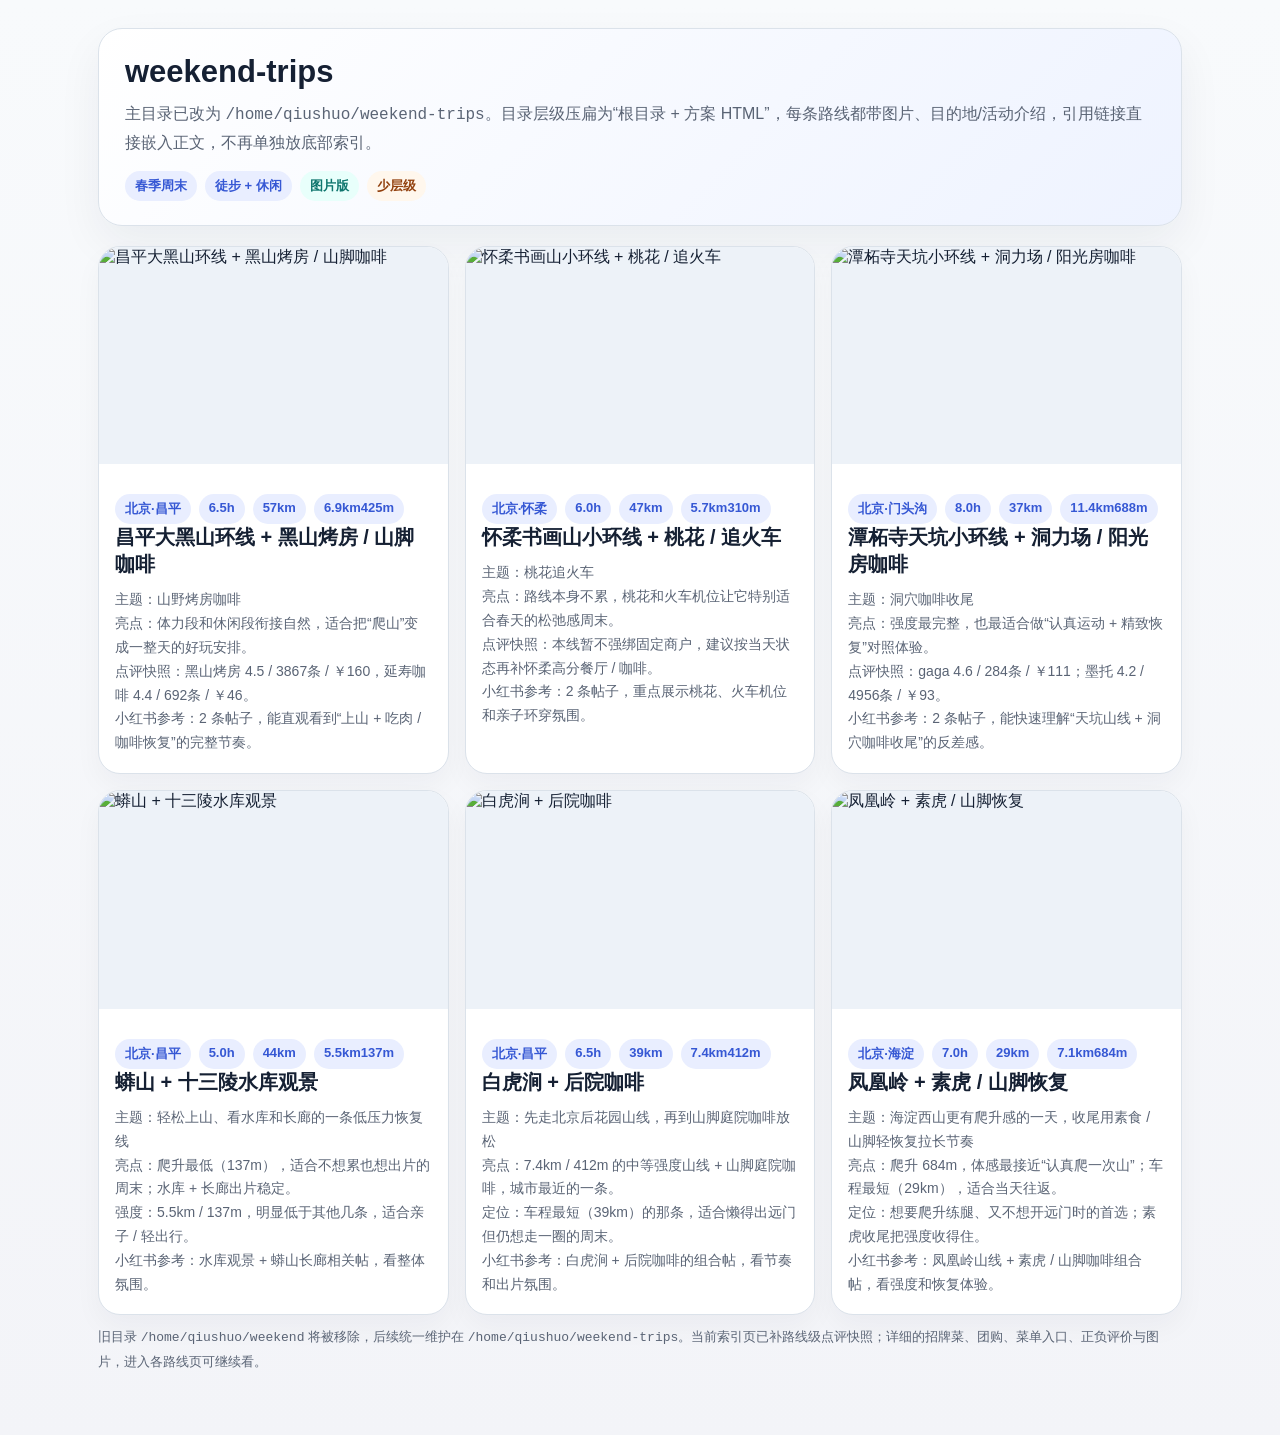
==== commit 6b92bfca: "index: list all 6 trips, fix page links to pages/" ====
--- a/index.html
+++ b/index.html
@@ -92,27 +92,48 @@
       <p class="subtitle">主目录已改为 <code>/home/qiushuo/weekend-trips</code>。目录层级压扁为“根目录 + 方案 HTML”，每条路线都带图片、目的地/活动介绍，引用链接直接嵌入正文，不再单独放底部索引。</p>
       <div class="badges"><span class="badge">春季周末</span><span class="badge">徒步 + 休闲</span><span class="badge green">图片版</span><span class="badge warm">少层级</span></div>
     </section>
-    <section class="index-grid"><a class="index-card" href="./春季-昌平-6.5h-57km-山野烤房咖啡-6.9km425m.html">
+    <section class="index-grid"><a class="index-card" href="./pages/春季-昌平-6.5h-57km-山野烤房咖啡-6.9km425m.html">
       <img src="https://sns-webpic-qc.xhscdn.com/202604221014/6e52ee27ec38a2fb070d9f74fba31d51/1040g00831up83obcig005nlalt3g8l4am9qjaj0!nc_n_webp_prv_1" alt="昌平大黑山环线 + 黑山烤房 / 山脚咖啡" loading="lazy" referrerpolicy="no-referrer" />
       <div class="inner">
         <div class="badges"><span class="badge">北京·昌平</span><span class="badge">6.5h</span><span class="badge">57km</span><span class="badge">6.9km425m</span></div>
         <h3>昌平大黑山环线 + 黑山烤房 / 山脚咖啡</h3>
         <div class="index-meta">主题：山野烤房咖啡<br/>亮点：体力段和休闲段衔接自然，适合把“爬山”变成一整天的好玩安排。<br/>点评快照：黑山烤房 4.5 / 3867条 / ￥160，延寿咖啡 4.4 / 692条 / ￥46。<br/>小红书参考：2 条帖子，能直观看到“上山 + 吃肉 / 咖啡恢复”的完整节奏。</div>
       </div>
-    </a><a class="index-card" href="./春季-怀柔-6.0h-47km-桃花追火车-5.7km310m.html">
+    </a><a class="index-card" href="./pages/春季-怀柔-6.0h-47km-桃花追火车-5.7km310m.html">
       <img src="https://sns-webpic-qc.xhscdn.com/202604221014/92ab5b9dd58b309988cbd86c4329830c/spectrum/1040g0k031ufub8vuis005nfnchj09ejfh55ih50!nc_n_webp_prv_1" alt="怀柔书画山小环线 + 桃花 / 追火车" loading="lazy" referrerpolicy="no-referrer" />
       <div class="inner">
         <div class="badges"><span class="badge">北京·怀柔</span><span class="badge">6.0h</span><span class="badge">47km</span><span class="badge">5.7km310m</span></div>
         <h3>怀柔书画山小环线 + 桃花 / 追火车</h3>
         <div class="index-meta">主题：桃花追火车<br/>亮点：路线本身不累，桃花和火车机位让它特别适合春天的松弛感周末。<br/>点评快照：本线暂不强绑固定商户，建议按当天状态再补怀柔高分餐厅 / 咖啡。<br/>小红书参考：2 条帖子，重点展示桃花、火车机位和亲子环穿氛围。</div>
       </div>
-    </a><a class="index-card" href="./春季-门头沟-8.0h-37km-洞穴咖啡收尾-11.4km688m.html">
+    </a><a class="index-card" href="./pages/春季-门头沟-8.0h-37km-洞穴咖啡收尾-11.4km688m.html">
       <img src="https://sns-webpic-qc.xhscdn.com/202604221014/c3315a2cceceadf6942564af630ecddd/notes_pre_post/1040g3k831rv6j4fgis8g5q8pjhhdtkangmua4oo!nc_n_webp_prv_1" alt="潭柘寺天坑小环线 + 洞力场 / 阳光房咖啡" loading="lazy" referrerpolicy="no-referrer" />
       <div class="inner">
         <div class="badges"><span class="badge">北京·门头沟</span><span class="badge">8.0h</span><span class="badge">37km</span><span class="badge">11.4km688m</span></div>
         <h3>潭柘寺天坑小环线 + 洞力场 / 阳光房咖啡</h3>
         <div class="index-meta">主题：洞穴咖啡收尾<br/>亮点：强度最完整，也最适合做“认真运动 + 精致恢复”对照体验。<br/>点评快照：gaga 4.6 / 284条 / ￥111；墨托 4.2 / 4956条 / ￥93。<br/>小红书参考：2 条帖子，能快速理解“天坑山线 + 洞穴咖啡收尾”的反差感。</div>
       </div>
+    </a><a class="index-card" href="./pages/春季-昌平-5.0h-44km-蟒山水库观景-5.5km137m.html">
+      <img src="https://sns-webpic-qc.xhscdn.com/202604221720/516167e955e5f0d813b451fccc89ae40/1040g00831u0od0oh7e6g5nu4mj40bgi9l4alca0!nc_n_webp_mw_1" alt="蟒山 + 十三陵水库观景" loading="lazy" referrerpolicy="no-referrer" />
+      <div class="inner">
+        <div class="badges"><span class="badge">北京·昌平</span><span class="badge">5.0h</span><span class="badge">44km</span><span class="badge">5.5km137m</span></div>
+        <h3>蟒山 + 十三陵水库观景</h3>
+        <div class="index-meta">主题：轻松上山、看水库和长廊的一条低压力恢复线<br/>亮点：爬升最低（137m），适合不想累也想出片的周末；水库 + 长廊出片稳定。<br/>强度：5.5km / 137m，明显低于其他几条，适合亲子 / 轻出行。<br/>小红书参考：水库观景 + 蟒山长廊相关帖，看整体氛围。</div>
+      </div>
+    </a><a class="index-card" href="./pages/春季-昌平-6.5h-39km-白虎涧后院咖啡-7.4km412m.html">
+      <img src="https://sns-webpic-qc.xhscdn.com/202604221720/0ed90e591643a49e613e20a333252fcb/notes_pre_post/1040g3k831s5718gclk0g49468pa18tinve68clo!nc_n_webp_mw_1" alt="白虎涧 + 后院咖啡" loading="lazy" referrerpolicy="no-referrer" />
+      <div class="inner">
+        <div class="badges"><span class="badge">北京·昌平</span><span class="badge">6.5h</span><span class="badge">39km</span><span class="badge">7.4km412m</span></div>
+        <h3>白虎涧 + 后院咖啡</h3>
+        <div class="index-meta">主题：先走北京后花园山线，再到山脚庭院咖啡放松<br/>亮点：7.4km / 412m 的中等强度山线 + 山脚庭院咖啡，城市最近的一条。<br/>定位：车程最短（39km）的那条，适合懒得出远门但仍想走一圈的周末。<br/>小红书参考：白虎涧 + 后院咖啡的组合帖，看节奏和出片氛围。</div>
+      </div>
+    </a><a class="index-card" href="./pages/春季-海淀-7.0h-29km-凤凰岭素虎收尾-7.1km684m.html">
+      <img src="https://sns-webpic-qc.xhscdn.com/202604221720/b8f4ab28e2b285ae2111b6b85da946c9/notes_pre_post/1040g3k031lh3otmi5e5g5p8s3pioshmk3rvogr8!nc_n_webp_mw_1" alt="凤凰岭 + 素虎 / 山脚恢复" loading="lazy" referrerpolicy="no-referrer" />
+      <div class="inner">
+        <div class="badges"><span class="badge">北京·海淀</span><span class="badge">7.0h</span><span class="badge">29km</span><span class="badge">7.1km684m</span></div>
+        <h3>凤凰岭 + 素虎 / 山脚恢复</h3>
+        <div class="index-meta">主题：海淀西山更有爬升感的一天，收尾用素食 / 山脚轻恢复拉长节奏<br/>亮点：爬升 684m，体感最接近“认真爬一次山”；车程最短（29km），适合当天往返。<br/>定位：想要爬升练腿、又不想开远门时的首选；素虎收尾把强度收得住。<br/>小红书参考：凤凰岭山线 + 素虎 / 山脚咖啡组合帖，看强度和恢复体验。</div>
+      </div>
     </a></section>
     <p class="note">旧目录 <code>/home/qiushuo/weekend</code> 将被移除，后续统一维护在 <code>/home/qiushuo/weekend-trips</code>。当前索引页已补路线级点评快照；详细的招牌菜、团购、菜单入口、正负评价与图片，进入各路线页可继续看。</p>
   </div>
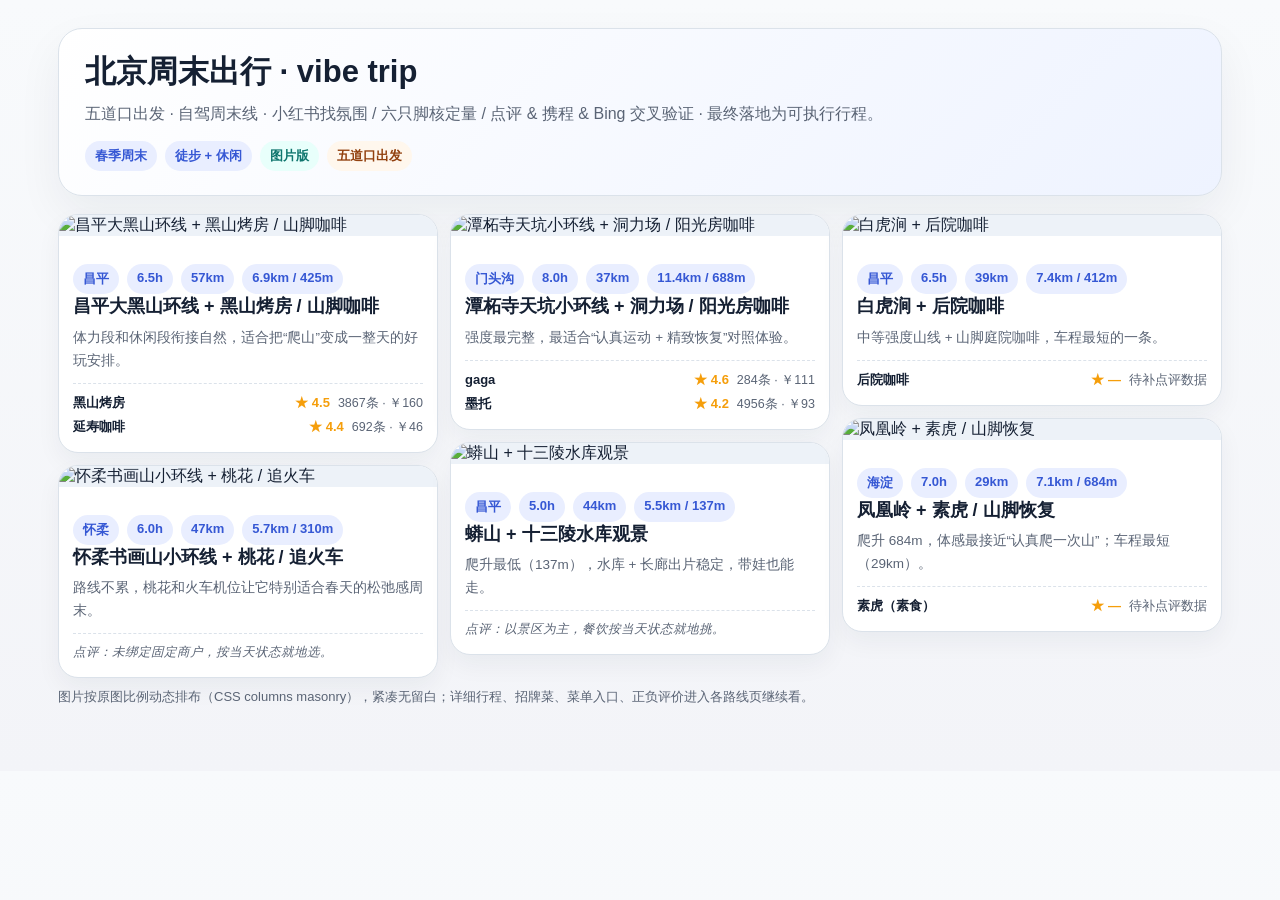
==== commit 81fd4155: "layout: tailwind + shared.css; index masonry with natural aspect + mini dianping cards" ====
--- a/index.html
+++ b/index.html
@@ -3,139 +3,102 @@
 <head>
   <meta charset="utf-8" />
   <meta name="viewport" content="width=device-width, initial-scale=1" />
-  <title>weekend-trips</title>
-  <style>
-:root {
-  --bg: #f6f7fb;
-  --card: #ffffff;
-  --line: #dbe2ea;
-  --ink: #152033;
-  --muted: #5a6475;
-  --accent: #3658d4;
-  --accent-soft: #e9eeff;
-  --warm: #92400e;
-  --warm-soft: #fff7ed;
-  --green: #0f766e;
-  --green-soft: #e8fffb;
-}
-* { box-sizing: border-box; }
-body {
-  margin: 0;
-  background: linear-gradient(180deg, #f8fafc 0%, #f3f4f8 100%);
-  color: var(--ink);
-  font-family: -apple-system, BlinkMacSystemFont, 'Segoe UI', Arial, 'PingFang SC', 'Microsoft YaHei', sans-serif;
-}
-.page { max-width: 1120px; margin: 0 auto; padding: 28px 18px 52px; }
-.hero {
-  background: linear-gradient(135deg, #ffffff 0%, #eef3ff 100%);
-  border: 1px solid var(--line);
-  border-radius: 24px;
-  padding: 24px 26px;
-  box-shadow: 0 18px 45px rgba(20, 32, 51, 0.06);
-}
-h1 { margin: 0 0 10px; font-size: 31px; line-height: 1.2; }
-.subtitle { color: var(--muted); margin: 0; font-size: 16px; line-height: 1.7; }
-.badges { margin-top: 14px; display: flex; gap: 8px; flex-wrap: wrap; }
-.badge {
-  display: inline-block; padding: 6px 10px; border-radius: 999px; background: var(--accent-soft);
-  color: var(--accent); font-size: 13px; font-weight: 600;
-}
-.badge.warm { background: var(--warm-soft); color: var(--warm); }
-.badge.green { background: var(--green-soft); color: var(--green); }
-.grid { display: grid; grid-template-columns: 1.1fr 0.9fr; gap: 18px; margin-top: 18px; }
-.panel {
-  background: var(--card); border: 1px solid var(--line); border-radius: 22px; padding: 22px;
-  box-shadow: 0 14px 34px rgba(20, 32, 51, 0.05);
-}
-.panel h2 { margin: 0 0 12px; font-size: 22px; }
-.panel h3 { margin: 18px 0 8px; font-size: 17px; }
-.summary, p, li { font-size: 15px; line-height: 1.8; }
-table { width: 100%; border-collapse: collapse; overflow: hidden; border-radius: 16px; }
-th, td { border: 1px solid var(--line); padding: 11px 12px; vertical-align: top; }
-th { background: #f8fafc; text-align: left; font-size: 14px; }
-td { font-size: 14px; line-height: 1.7; }
-.small-table td:first-child, .small-table th:first-child { width: 150px; }
-.schedule-table td:nth-child(1) { width: 60px; text-align: center; }
-.schedule-table td:nth-child(3) { width: 96px; white-space: nowrap; }
-ul { margin: 8px 0 0; padding-left: 22px; }
-li { margin: 6px 0; }
-a { color: var(--accent); text-decoration: none; }
-a:hover { text-decoration: underline; }
-.gallery { display: grid; grid-template-columns: 1.05fr 0.95fr; gap: 14px; margin-top: 18px; }
-figure {
-  margin: 0; background: #fff; border: 1px solid var(--line); border-radius: 20px; overflow: hidden;
-  box-shadow: 0 12px 28px rgba(20,32,51,.04);
-}
-figure img { width: 100%; display: block; aspect-ratio: 16/10; object-fit: cover; background: #edf2f8; }
-figcaption { padding: 12px 14px; font-size: 13px; color: var(--muted); line-height: 1.7; }
-.index-grid { display: grid; grid-template-columns: repeat(auto-fit, minmax(295px, 1fr)); gap: 16px; margin-top: 20px; }
-.index-card {
-  display: block; overflow: hidden; border-radius: 22px; border: 1px solid var(--line); background: #fff; color: inherit;
-  box-shadow: 0 12px 28px rgba(20,32,51,.04);
-}
-.index-card img { width: 100%; aspect-ratio: 16/10; object-fit: cover; display: block; background: #edf2f8; }
-.index-card .inner { padding: 16px 16px 18px; }
-.index-card h3 { margin: 0 0 10px; font-size: 20px; }
-.index-meta { color: var(--muted); font-size: 14px; line-height: 1.7; }
-.note { margin-top: 10px; font-size: 13px; color: var(--muted); }
-@media (max-width: 900px) {
-  .grid, .gallery { grid-template-columns: 1fr; }
-  .page { padding: 18px 12px 36px; }
-  h1 { font-size: 26px; }
-}
-</style>
+  <title>北京周末出行 · vibe trip</title>
+  <script src="https://cdn.tailwindcss.com"></script>
+  <link rel="stylesheet" href="./assets/shared.css" />
 </head>
 <body>
   <div class="page">
     <section class="hero">
-      <h1>weekend-trips</h1>
-      <p class="subtitle">主目录已改为 <code>/home/qiushuo/weekend-trips</code>。目录层级压扁为“根目录 + 方案 HTML”，每条路线都带图片、目的地/活动介绍，引用链接直接嵌入正文，不再单独放底部索引。</p>
-      <div class="badges"><span class="badge">春季周末</span><span class="badge">徒步 + 休闲</span><span class="badge green">图片版</span><span class="badge warm">少层级</span></div>
+      <h1>北京周末出行 · vibe trip</h1>
+      <p class="subtitle">五道口出发 · 自驾周末线 · 小红书找氛围 / 六只脚核定量 / 点评 &amp; 携程 &amp; Bing 交叉验证 · 最终落地为可执行行程。</p>
+      <div class="badges">
+        <span class="badge">春季周末</span>
+        <span class="badge">徒步 + 休闲</span>
+        <span class="badge green">图片版</span>
+        <span class="badge warm">五道口出发</span>
+      </div>
     </section>
-    <section class="index-grid"><a class="index-card" href="./pages/春季-昌平-6.5h-57km-山野烤房咖啡-6.9km425m.html">
-      <img src="https://sns-webpic-qc.xhscdn.com/202604221014/6e52ee27ec38a2fb070d9f74fba31d51/1040g00831up83obcig005nlalt3g8l4am9qjaj0!nc_n_webp_prv_1" alt="昌平大黑山环线 + 黑山烤房 / 山脚咖啡" loading="lazy" referrerpolicy="no-referrer" />
-      <div class="inner">
-        <div class="badges"><span class="badge">北京·昌平</span><span class="badge">6.5h</span><span class="badge">57km</span><span class="badge">6.9km425m</span></div>
-        <h3>昌平大黑山环线 + 黑山烤房 / 山脚咖啡</h3>
-        <div class="index-meta">主题：山野烤房咖啡<br/>亮点：体力段和休闲段衔接自然，适合把“爬山”变成一整天的好玩安排。<br/>点评快照：黑山烤房 4.5 / 3867条 / ￥160，延寿咖啡 4.4 / 692条 / ￥46。<br/>小红书参考：2 条帖子，能直观看到“上山 + 吃肉 / 咖啡恢复”的完整节奏。</div>
-      </div>
-    </a><a class="index-card" href="./pages/春季-怀柔-6.0h-47km-桃花追火车-5.7km310m.html">
-      <img src="https://sns-webpic-qc.xhscdn.com/202604221014/92ab5b9dd58b309988cbd86c4329830c/spectrum/1040g0k031ufub8vuis005nfnchj09ejfh55ih50!nc_n_webp_prv_1" alt="怀柔书画山小环线 + 桃花 / 追火车" loading="lazy" referrerpolicy="no-referrer" />
-      <div class="inner">
-        <div class="badges"><span class="badge">北京·怀柔</span><span class="badge">6.0h</span><span class="badge">47km</span><span class="badge">5.7km310m</span></div>
-        <h3>怀柔书画山小环线 + 桃花 / 追火车</h3>
-        <div class="index-meta">主题：桃花追火车<br/>亮点：路线本身不累，桃花和火车机位让它特别适合春天的松弛感周末。<br/>点评快照：本线暂不强绑固定商户，建议按当天状态再补怀柔高分餐厅 / 咖啡。<br/>小红书参考：2 条帖子，重点展示桃花、火车机位和亲子环穿氛围。</div>
-      </div>
-    </a><a class="index-card" href="./pages/春季-门头沟-8.0h-37km-洞穴咖啡收尾-11.4km688m.html">
-      <img src="https://sns-webpic-qc.xhscdn.com/202604221014/c3315a2cceceadf6942564af630ecddd/notes_pre_post/1040g3k831rv6j4fgis8g5q8pjhhdtkangmua4oo!nc_n_webp_prv_1" alt="潭柘寺天坑小环线 + 洞力场 / 阳光房咖啡" loading="lazy" referrerpolicy="no-referrer" />
-      <div class="inner">
-        <div class="badges"><span class="badge">北京·门头沟</span><span class="badge">8.0h</span><span class="badge">37km</span><span class="badge">11.4km688m</span></div>
-        <h3>潭柘寺天坑小环线 + 洞力场 / 阳光房咖啡</h3>
-        <div class="index-meta">主题：洞穴咖啡收尾<br/>亮点：强度最完整，也最适合做“认真运动 + 精致恢复”对照体验。<br/>点评快照：gaga 4.6 / 284条 / ￥111；墨托 4.2 / 4956条 / ￥93。<br/>小红书参考：2 条帖子，能快速理解“天坑山线 + 洞穴咖啡收尾”的反差感。</div>
-      </div>
-    </a><a class="index-card" href="./pages/春季-昌平-5.0h-44km-蟒山水库观景-5.5km137m.html">
-      <img src="https://sns-webpic-qc.xhscdn.com/202604221720/516167e955e5f0d813b451fccc89ae40/1040g00831u0od0oh7e6g5nu4mj40bgi9l4alca0!nc_n_webp_mw_1" alt="蟒山 + 十三陵水库观景" loading="lazy" referrerpolicy="no-referrer" />
-      <div class="inner">
-        <div class="badges"><span class="badge">北京·昌平</span><span class="badge">5.0h</span><span class="badge">44km</span><span class="badge">5.5km137m</span></div>
-        <h3>蟒山 + 十三陵水库观景</h3>
-        <div class="index-meta">主题：轻松上山、看水库和长廊的一条低压力恢复线<br/>亮点：爬升最低（137m），适合不想累也想出片的周末；水库 + 长廊出片稳定。<br/>强度：5.5km / 137m，明显低于其他几条，适合亲子 / 轻出行。<br/>小红书参考：水库观景 + 蟒山长廊相关帖，看整体氛围。</div>
-      </div>
-    </a><a class="index-card" href="./pages/春季-昌平-6.5h-39km-白虎涧后院咖啡-7.4km412m.html">
-      <img src="https://sns-webpic-qc.xhscdn.com/202604221720/0ed90e591643a49e613e20a333252fcb/notes_pre_post/1040g3k831s5718gclk0g49468pa18tinve68clo!nc_n_webp_mw_1" alt="白虎涧 + 后院咖啡" loading="lazy" referrerpolicy="no-referrer" />
-      <div class="inner">
-        <div class="badges"><span class="badge">北京·昌平</span><span class="badge">6.5h</span><span class="badge">39km</span><span class="badge">7.4km412m</span></div>
-        <h3>白虎涧 + 后院咖啡</h3>
-        <div class="index-meta">主题：先走北京后花园山线，再到山脚庭院咖啡放松<br/>亮点：7.4km / 412m 的中等强度山线 + 山脚庭院咖啡，城市最近的一条。<br/>定位：车程最短（39km）的那条，适合懒得出远门但仍想走一圈的周末。<br/>小红书参考：白虎涧 + 后院咖啡的组合帖，看节奏和出片氛围。</div>
-      </div>
-    </a><a class="index-card" href="./pages/春季-海淀-7.0h-29km-凤凰岭素虎收尾-7.1km684m.html">
-      <img src="https://sns-webpic-qc.xhscdn.com/202604221720/b8f4ab28e2b285ae2111b6b85da946c9/notes_pre_post/1040g3k031lh3otmi5e5g5p8s3pioshmk3rvogr8!nc_n_webp_mw_1" alt="凤凰岭 + 素虎 / 山脚恢复" loading="lazy" referrerpolicy="no-referrer" />
-      <div class="inner">
-        <div class="badges"><span class="badge">北京·海淀</span><span class="badge">7.0h</span><span class="badge">29km</span><span class="badge">7.1km684m</span></div>
-        <h3>凤凰岭 + 素虎 / 山脚恢复</h3>
-        <div class="index-meta">主题：海淀西山更有爬升感的一天，收尾用素食 / 山脚轻恢复拉长节奏<br/>亮点：爬升 684m，体感最接近“认真爬一次山”；车程最短（29km），适合当天往返。<br/>定位：想要爬升练腿、又不想开远门时的首选；素虎收尾把强度收得住。<br/>小红书参考：凤凰岭山线 + 素虎 / 山脚咖啡组合帖，看强度和恢复体验。</div>
-      </div>
-    </a></section>
-    <p class="note">旧目录 <code>/home/qiushuo/weekend</code> 将被移除，后续统一维护在 <code>/home/qiushuo/weekend-trips</code>。当前索引页已补路线级点评快照；详细的招牌菜、团购、菜单入口、正负评价与图片，进入各路线页可继续看。</p>
+
+    <section class="index-masonry">
+
+      <a class="index-card" href="./pages/春季-昌平-6.5h-57km-山野烤房咖啡-6.9km425m.html">
+        <img src="https://sns-webpic-qc.xhscdn.com/202604221014/6e52ee27ec38a2fb070d9f74fba31d51/1040g00831up83obcig005nlalt3g8l4am9qjaj0!nc_n_webp_prv_1" alt="昌平大黑山环线 + 黑山烤房 / 山脚咖啡" loading="lazy" referrerpolicy="no-referrer" />
+        <div class="inner">
+          <div class="badges"><span class="badge">昌平</span><span class="badge">6.5h</span><span class="badge">57km</span><span class="badge">6.9km / 425m</span></div>
+          <h3>昌平大黑山环线 + 黑山烤房 / 山脚咖啡</h3>
+          <div class="index-meta">体力段和休闲段衔接自然，适合把“爬山”变成一整天的好玩安排。</div>
+          <div class="mini-dp">
+            <div class="mini-dp-row"><span class="name">黑山烤房</span><span class="star">★ 4.5</span><span class="meta">3867条 · ￥160</span></div>
+            <div class="mini-dp-row"><span class="name">延寿咖啡</span><span class="star">★ 4.4</span><span class="meta">692条 · ￥46</span></div>
+          </div>
+        </div>
+      </a>
+
+      <a class="index-card" href="./pages/春季-怀柔-6.0h-47km-桃花追火车-5.7km310m.html">
+        <img src="https://sns-webpic-qc.xhscdn.com/202604221014/92ab5b9dd58b309988cbd86c4329830c/spectrum/1040g0k031ufub8vuis005nfnchj09ejfh55ih50!nc_n_webp_prv_1" alt="怀柔书画山小环线 + 桃花 / 追火车" loading="lazy" referrerpolicy="no-referrer" />
+        <div class="inner">
+          <div class="badges"><span class="badge">怀柔</span><span class="badge">6.0h</span><span class="badge">47km</span><span class="badge">5.7km / 310m</span></div>
+          <h3>怀柔书画山小环线 + 桃花 / 追火车</h3>
+          <div class="index-meta">路线不累，桃花和火车机位让它特别适合春天的松弛感周末。</div>
+          <div class="mini-dp">
+            <div class="mini-dp-empty">点评：未绑定固定商户，按当天状态就地选。</div>
+          </div>
+        </div>
+      </a>
+
+      <a class="index-card" href="./pages/春季-门头沟-8.0h-37km-洞穴咖啡收尾-11.4km688m.html">
+        <img src="https://sns-webpic-qc.xhscdn.com/202604221014/c3315a2cceceadf6942564af630ecddd/notes_pre_post/1040g3k831rv6j4fgis8g5q8pjhhdtkangmua4oo!nc_n_webp_prv_1" alt="潭柘寺天坑小环线 + 洞力场 / 阳光房咖啡" loading="lazy" referrerpolicy="no-referrer" />
+        <div class="inner">
+          <div class="badges"><span class="badge">门头沟</span><span class="badge">8.0h</span><span class="badge">37km</span><span class="badge">11.4km / 688m</span></div>
+          <h3>潭柘寺天坑小环线 + 洞力场 / 阳光房咖啡</h3>
+          <div class="index-meta">强度最完整，最适合“认真运动 + 精致恢复”对照体验。</div>
+          <div class="mini-dp">
+            <div class="mini-dp-row"><span class="name">gaga</span><span class="star">★ 4.6</span><span class="meta">284条 · ￥111</span></div>
+            <div class="mini-dp-row"><span class="name">墨托</span><span class="star">★ 4.2</span><span class="meta">4956条 · ￥93</span></div>
+          </div>
+        </div>
+      </a>
+
+      <a class="index-card" href="./pages/春季-昌平-5.0h-44km-蟒山水库观景-5.5km137m.html">
+        <img src="https://sns-webpic-qc.xhscdn.com/202604221720/516167e955e5f0d813b451fccc89ae40/1040g00831u0od0oh7e6g5nu4mj40bgi9l4alca0!nc_n_webp_mw_1" alt="蟒山 + 十三陵水库观景" loading="lazy" referrerpolicy="no-referrer" />
+        <div class="inner">
+          <div class="badges"><span class="badge">昌平</span><span class="badge">5.0h</span><span class="badge">44km</span><span class="badge">5.5km / 137m</span></div>
+          <h3>蟒山 + 十三陵水库观景</h3>
+          <div class="index-meta">爬升最低（137m），水库 + 长廊出片稳定，带娃也能走。</div>
+          <div class="mini-dp">
+            <div class="mini-dp-empty">点评：以景区为主，餐饮按当天状态就地挑。</div>
+          </div>
+        </div>
+      </a>
+
+      <a class="index-card" href="./pages/春季-昌平-6.5h-39km-白虎涧后院咖啡-7.4km412m.html">
+        <img src="https://sns-webpic-qc.xhscdn.com/202604221720/0ed90e591643a49e613e20a333252fcb/notes_pre_post/1040g3k831s5718gclk0g49468pa18tinve68clo!nc_n_webp_mw_1" alt="白虎涧 + 后院咖啡" loading="lazy" referrerpolicy="no-referrer" />
+        <div class="inner">
+          <div class="badges"><span class="badge">昌平</span><span class="badge">6.5h</span><span class="badge">39km</span><span class="badge">7.4km / 412m</span></div>
+          <h3>白虎涧 + 后院咖啡</h3>
+          <div class="index-meta">中等强度山线 + 山脚庭院咖啡，车程最短的一条。</div>
+          <div class="mini-dp">
+            <div class="mini-dp-row"><span class="name">后院咖啡</span><span class="star">★ —</span><span class="meta">待补点评数据</span></div>
+          </div>
+        </div>
+      </a>
+
+      <a class="index-card" href="./pages/春季-海淀-7.0h-29km-凤凰岭素虎收尾-7.1km684m.html">
+        <img src="https://sns-webpic-qc.xhscdn.com/202604221720/b8f4ab28e2b285ae2111b6b85da946c9/notes_pre_post/1040g3k031lh3otmi5e5g5p8s3pioshmk3rvogr8!nc_n_webp_mw_1" alt="凤凰岭 + 素虎 / 山脚恢复" loading="lazy" referrerpolicy="no-referrer" />
+        <div class="inner">
+          <div class="badges"><span class="badge">海淀</span><span class="badge">7.0h</span><span class="badge">29km</span><span class="badge">7.1km / 684m</span></div>
+          <h3>凤凰岭 + 素虎 / 山脚恢复</h3>
+          <div class="index-meta">爬升 684m，体感最接近“认真爬一次山”；车程最短（29km）。</div>
+          <div class="mini-dp">
+            <div class="mini-dp-row"><span class="name">素虎（素食）</span><span class="star">★ —</span><span class="meta">待补点评数据</span></div>
+          </div>
+        </div>
+      </a>
+
+    </section>
+
+    <p class="note">图片按原图比例动态排布（CSS columns masonry），紧凑无留白；详细行程、招牌菜、菜单入口、正负评价进入各路线页继续看。</p>
   </div>
 </body>
-</html>+</html>
--- a/assets/shared.css
+++ b/assets/shared.css
@@ -0,0 +1,126 @@
+/* beijing-vibe-trip shared layout — used by index.html + pages/*.html
+   Paired with Tailwind CDN. Keeps design tokens + complex atoms that are
+   awkward to express purely with Tailwind utilities. */
+:root {
+  --bg: #f6f7fb;
+  --card: #ffffff;
+  --line: #dbe2ea;
+  --ink: #152033;
+  --muted: #5a6475;
+  --accent: #3658d4;
+  --accent-soft: #e9eeff;
+  --warm: #92400e;
+  --warm-soft: #fff7ed;
+  --green: #0f766e;
+  --green-soft: #e8fffb;
+  --star: #f59e0b;
+}
+* { box-sizing: border-box; }
+body {
+  margin: 0;
+  background: linear-gradient(180deg, #f8fafc 0%, #f3f4f8 100%);
+  color: var(--ink);
+  font-family: -apple-system, BlinkMacSystemFont, 'Segoe UI', Arial, 'PingFang SC', 'Microsoft YaHei', sans-serif;
+}
+.page { max-width: 1200px; margin: 0 auto; padding: 28px 18px 52px; }
+
+/* ---- hero ---- */
+.hero {
+  background: linear-gradient(135deg, #ffffff 0%, #eef3ff 100%);
+  border: 1px solid var(--line);
+  border-radius: 24px;
+  padding: 24px 26px;
+  box-shadow: 0 18px 45px rgba(20, 32, 51, 0.06);
+}
+.hero h1 { margin: 0 0 10px; font-size: 31px; line-height: 1.2; }
+.subtitle { color: var(--muted); margin: 0; font-size: 16px; line-height: 1.7; }
+
+/* ---- badges ---- */
+.badges { margin-top: 14px; display: flex; gap: 8px; flex-wrap: wrap; }
+.badge { display: inline-block; padding: 6px 10px; border-radius: 999px;
+  background: var(--accent-soft); color: var(--accent); font-size: 13px; font-weight: 600; }
+.badge.warm  { background: var(--warm-soft);  color: var(--warm); }
+.badge.green { background: var(--green-soft); color: var(--green); }
+
+/* ---- panel / layout ---- */
+.grid { display: grid; grid-template-columns: 1.06fr 0.94fr; gap: 18px; margin-top: 18px; }
+.panel { background: var(--card); border: 1px solid var(--line); border-radius: 22px; padding: 22px;
+  box-shadow: 0 14px 34px rgba(20, 32, 51, 0.05); }
+.panel h2 { margin: 0 0 12px; font-size: 22px; }
+.panel h3 { margin: 18px 0 8px; font-size: 17px; }
+.summary, .panel p, .panel li { font-size: 15px; line-height: 1.8; }
+
+table { width: 100%; border-collapse: collapse; overflow: hidden; border-radius: 16px; }
+th, td { border: 1px solid var(--line); padding: 11px 12px; vertical-align: top; }
+th { background: #f8fafc; text-align: left; font-size: 14px; }
+td { font-size: 14px; line-height: 1.7; }
+.small-table td:first-child, .small-table th:first-child { width: 150px; }
+.schedule-table td:nth-child(1) { width: 70px; text-align: center; }
+.schedule-table td:nth-child(3) { width: 96px; white-space: nowrap; }
+
+ul { margin: 8px 0 0; padding-left: 22px; }
+li { margin: 6px 0; }
+a { color: var(--accent); text-decoration: none; }
+a:hover { text-decoration: underline; }
+
+/* ---- masonry (page figures + index cards) ---- */
+.masonry {
+  column-count: 3; column-gap: 12px; margin-top: 18px;
+}
+.masonry > * { break-inside: avoid; display: block; width: 100%; margin: 0 0 12px; }
+figure { margin: 0; background: #fff; border: 1px solid var(--line); border-radius: 18px; overflow: hidden;
+  box-shadow: 0 12px 28px rgba(20,32,51,.04); }
+figure img { width: 100%; height: auto; display: block; background: #edf2f8; }
+figcaption { padding: 10px 12px; font-size: 13px; color: var(--muted); line-height: 1.7; }
+.note { margin-top: 10px; font-size: 13px; color: var(--muted); }
+.source-grid { display:grid; gap:14px; grid-template-columns: repeat(auto-fit, minmax(240px, 1fr)); }
+.source-card { border:1px solid var(--line); border-radius:18px; padding:14px 15px; background:#fbfcff; }
+.source-card strong { display:block; margin-bottom:6px; }
+
+/* ---- index: masonry card grid, compact, no-crop hero image ---- */
+.index-masonry {
+  column-count: 3; column-gap: 12px; margin-top: 18px;
+}
+.index-card {
+  display: block; width: 100%; margin: 0 0 12px;
+  break-inside: avoid;
+  overflow: hidden; border-radius: 20px; border: 1px solid var(--line); background: #fff; color: inherit;
+  box-shadow: 0 10px 24px rgba(20,32,51,.05);
+  transition: transform .2s ease, box-shadow .2s ease;
+}
+.index-card:hover { transform: translateY(-2px); box-shadow: 0 16px 34px rgba(20,32,51,.08); }
+/* image: preserve natural aspect ratio, no crop */
+.index-card img { width: 100%; height: auto; display: block; background: #edf2f8; }
+.index-card .inner { padding: 14px 14px 16px; }
+.index-card h3 { margin: 0 0 8px; font-size: 18px; line-height: 1.35; }
+.index-meta { color: var(--muted); font-size: 13.5px; line-height: 1.7; }
+
+/* ---- mini dianping card inside index-card ---- */
+.mini-dp {
+  margin-top: 10px;
+  border-top: 1px dashed var(--line);
+  padding-top: 10px;
+  display: flex; flex-direction: column; gap: 6px;
+}
+.mini-dp-row {
+  display: flex; align-items: baseline; gap: 8px;
+  font-size: 13px; color: var(--ink);
+}
+.mini-dp-row .name { font-weight: 600; flex: 1 1 auto; min-width: 0;
+  white-space: nowrap; overflow: hidden; text-overflow: ellipsis; }
+.mini-dp-row .star { color: var(--star); font-weight: 700; white-space: nowrap; }
+.mini-dp-row .meta { color: var(--muted); font-size: 12.5px; white-space: nowrap; }
+.mini-dp-empty { color: var(--muted); font-size: 12.5px; font-style: italic; }
+
+/* ---- responsive columns ---- */
+@media (max-width: 1100px) {
+  .masonry, .index-masonry { column-count: 2; }
+}
+@media (max-width: 900px) {
+  .grid { grid-template-columns: 1fr; }
+  .page { padding: 18px 12px 36px; }
+  .hero h1 { font-size: 26px; }
+}
+@media (max-width: 640px) {
+  .masonry, .index-masonry { column-count: 1; }
+}
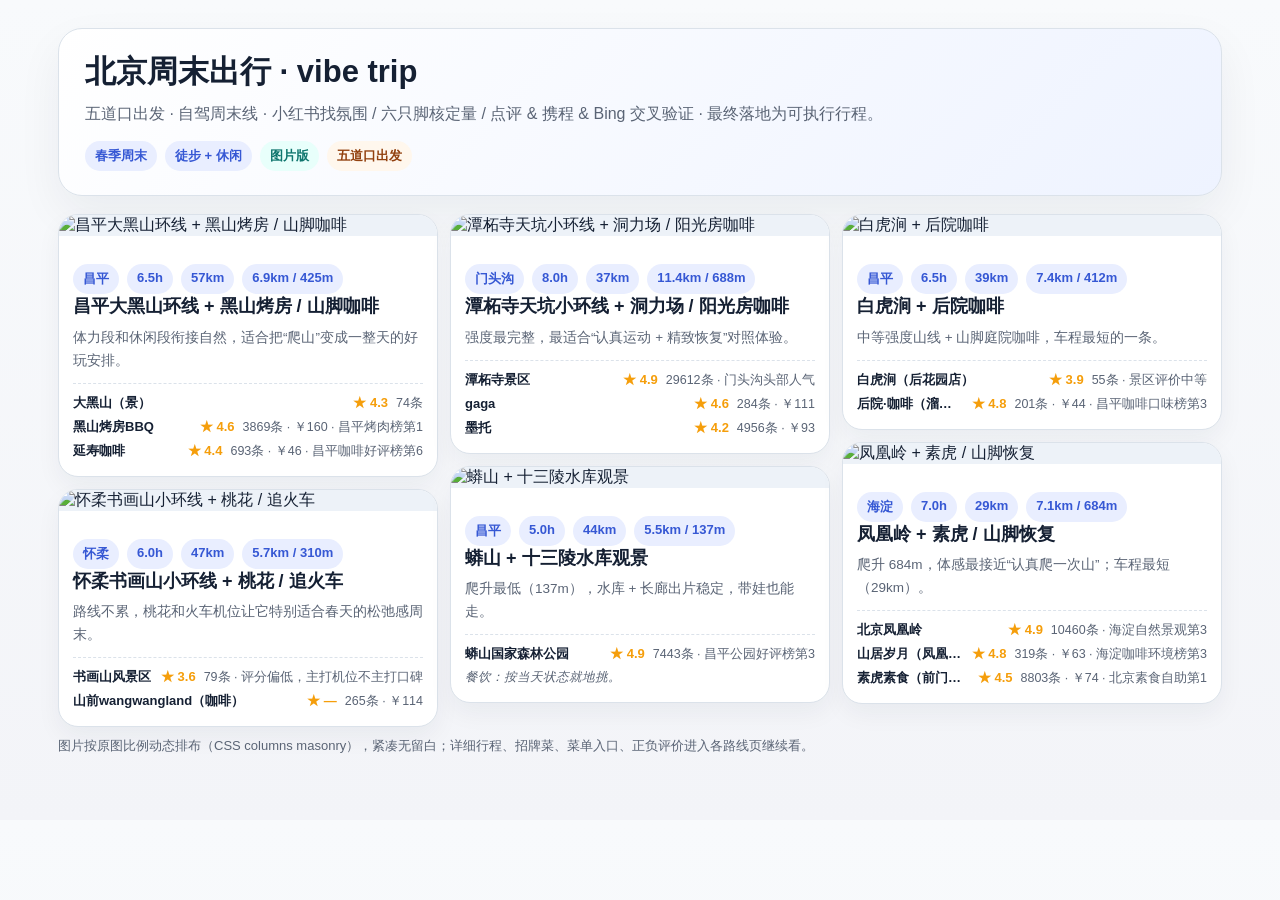
==== commit 3353a1b0: "mini-dp: 填充真实点评数据（6目的地+5商户）" ====
--- a/index.html
+++ b/index.html
@@ -29,8 +29,9 @@
           <h3>昌平大黑山环线 + 黑山烤房 / 山脚咖啡</h3>
           <div class="index-meta">体力段和休闲段衔接自然，适合把“爬山”变成一整天的好玩安排。</div>
           <div class="mini-dp">
-            <div class="mini-dp-row"><span class="name">黑山烤房</span><span class="star">★ 4.5</span><span class="meta">3867条 · ￥160</span></div>
-            <div class="mini-dp-row"><span class="name">延寿咖啡</span><span class="star">★ 4.4</span><span class="meta">692条 · ￥46</span></div>
+            <div class="mini-dp-row"><span class="name">大黑山（景）</span><span class="star">★ 4.3</span><span class="meta">74条</span></div>
+            <div class="mini-dp-row"><span class="name">黑山烤房BBQ</span><span class="star">★ 4.6</span><span class="meta">3869条 · ￥160 · 昌平烤肉榜第1</span></div>
+            <div class="mini-dp-row"><span class="name">延寿咖啡</span><span class="star">★ 4.4</span><span class="meta">693条 · ￥46 · 昌平咖啡好评榜第6</span></div>
           </div>
         </div>
       </a>
@@ -42,7 +43,8 @@
           <h3>怀柔书画山小环线 + 桃花 / 追火车</h3>
           <div class="index-meta">路线不累，桃花和火车机位让它特别适合春天的松弛感周末。</div>
           <div class="mini-dp">
-            <div class="mini-dp-empty">点评：未绑定固定商户，按当天状态就地选。</div>
+            <div class="mini-dp-row"><span class="name">书画山风景区</span><span class="star">★ 3.6</span><span class="meta">79条 · 评分偏低，主打机位不主打口碑</span></div>
+            <div class="mini-dp-row"><span class="name">山前wangwangland（咖啡）</span><span class="star">★ —</span><span class="meta">265条 · ￥114</span></div>
           </div>
         </div>
       </a>
@@ -54,6 +56,7 @@
           <h3>潭柘寺天坑小环线 + 洞力场 / 阳光房咖啡</h3>
           <div class="index-meta">强度最完整，最适合“认真运动 + 精致恢复”对照体验。</div>
           <div class="mini-dp">
+            <div class="mini-dp-row"><span class="name">潭柘寺景区</span><span class="star">★ 4.9</span><span class="meta">29612条 · 门头沟头部人气</span></div>
             <div class="mini-dp-row"><span class="name">gaga</span><span class="star">★ 4.6</span><span class="meta">284条 · ￥111</span></div>
             <div class="mini-dp-row"><span class="name">墨托</span><span class="star">★ 4.2</span><span class="meta">4956条 · ￥93</span></div>
           </div>
@@ -67,7 +70,8 @@
           <h3>蟒山 + 十三陵水库观景</h3>
           <div class="index-meta">爬升最低（137m），水库 + 长廊出片稳定，带娃也能走。</div>
           <div class="mini-dp">
-            <div class="mini-dp-empty">点评：以景区为主，餐饮按当天状态就地挑。</div>
+            <div class="mini-dp-row"><span class="name">蟒山国家森林公园</span><span class="star">★ 4.9</span><span class="meta">7443条 · 昌平公园好评榜第3</span></div>
+            <div class="mini-dp-empty">餐饮：按当天状态就地挑。</div>
           </div>
         </div>
       </a>
@@ -79,7 +83,8 @@
           <h3>白虎涧 + 后院咖啡</h3>
           <div class="index-meta">中等强度山线 + 山脚庭院咖啡，车程最短的一条。</div>
           <div class="mini-dp">
-            <div class="mini-dp-row"><span class="name">后院咖啡</span><span class="star">★ —</span><span class="meta">待补点评数据</span></div>
+            <div class="mini-dp-row"><span class="name">白虎涧（后花园店）</span><span class="star">★ 3.9</span><span class="meta">55条 · 景区评价中等</span></div>
+            <div class="mini-dp-row"><span class="name">后院·咖啡（溜石港店）</span><span class="star">★ 4.8</span><span class="meta">201条 · ￥44 · 昌平咖啡口味榜第3</span></div>
           </div>
         </div>
       </a>
@@ -91,7 +96,9 @@
           <h3>凤凰岭 + 素虎 / 山脚恢复</h3>
           <div class="index-meta">爬升 684m，体感最接近“认真爬一次山”；车程最短（29km）。</div>
           <div class="mini-dp">
-            <div class="mini-dp-row"><span class="name">素虎（素食）</span><span class="star">★ —</span><span class="meta">待补点评数据</span></div>
+            <div class="mini-dp-row"><span class="name">北京凤凰岭</span><span class="star">★ 4.9</span><span class="meta">10460条 · 海淀自然景观第3</span></div>
+            <div class="mini-dp-row"><span class="name">山居岁月（凤凰岭店）</span><span class="star">★ 4.8</span><span class="meta">319条 · ￥63 · 海淀咖啡环境榜第3</span></div>
+            <div class="mini-dp-row"><span class="name">素虎素食（前门店）</span><span class="star">★ 4.5</span><span class="meta">8803条 · ￥74 · 北京素食自助第1</span></div>
           </div>
         </div>
       </a>
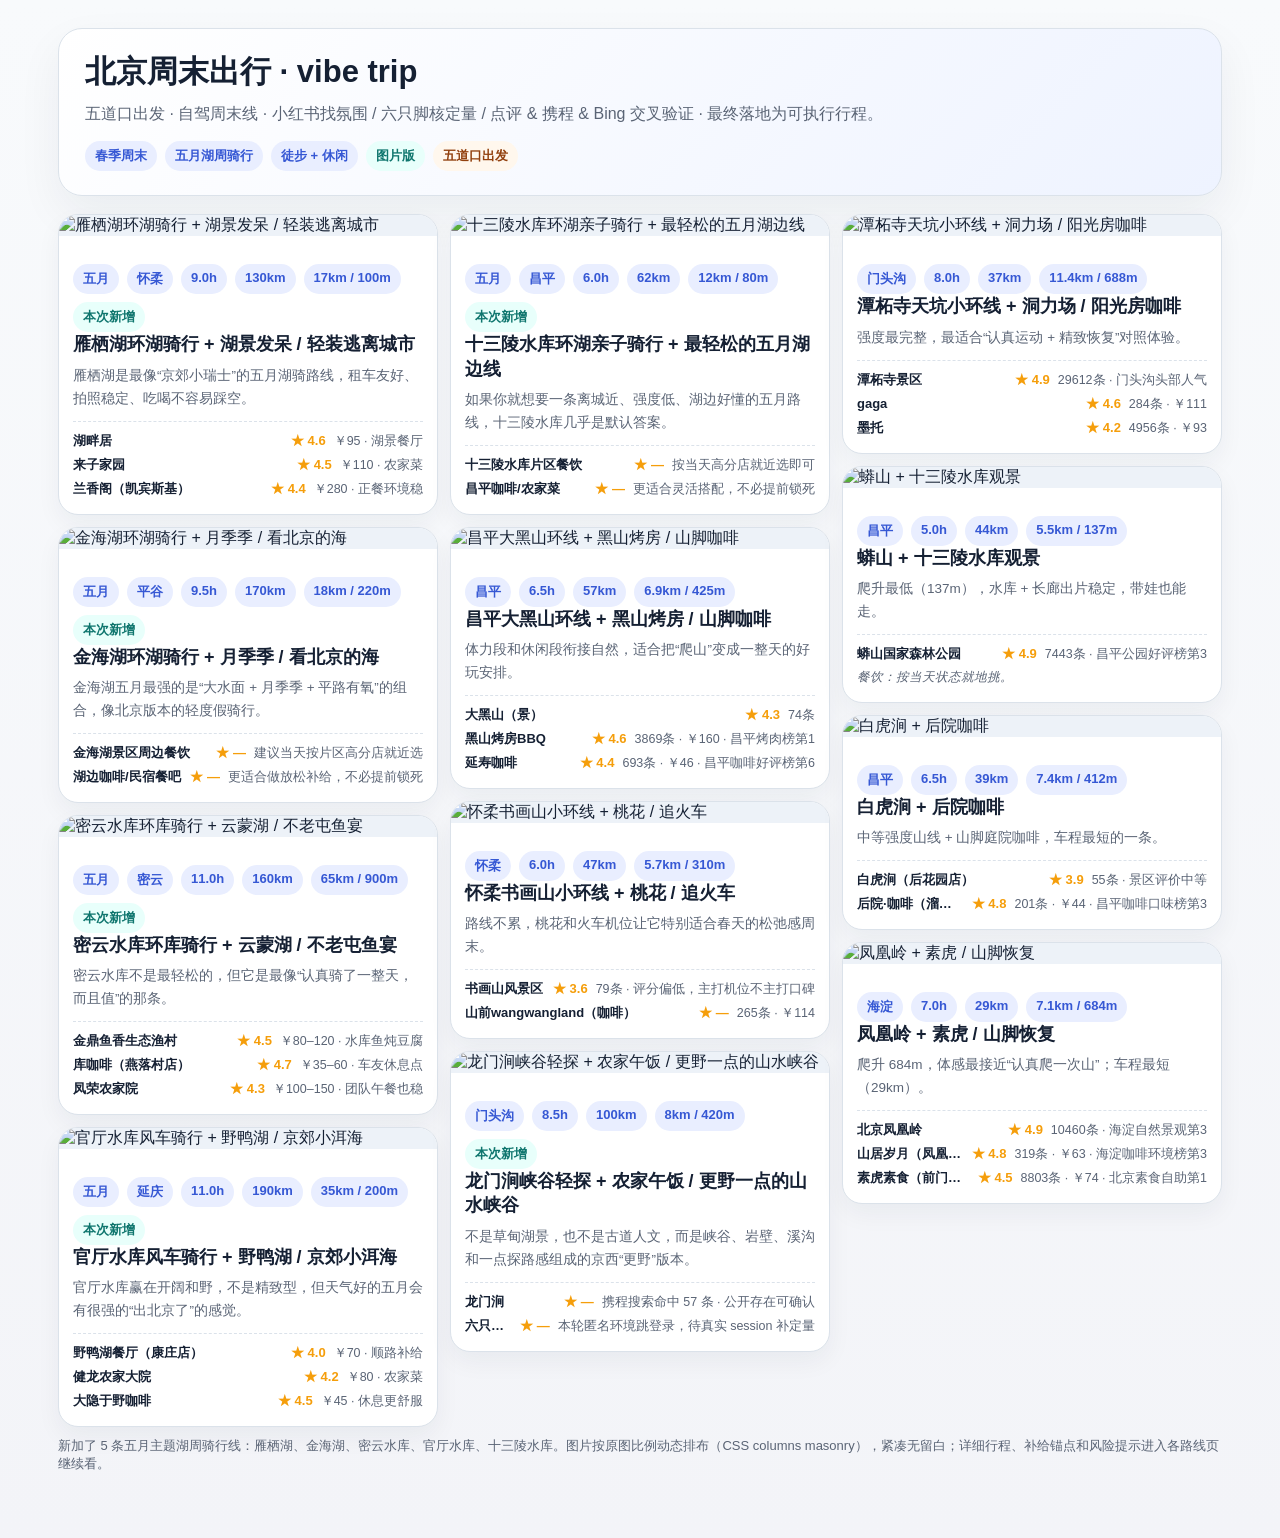
==== commit 4f93ab6f: "Add Longmenjian gorge vibe trip page" ====
--- a/index.html
+++ b/index.html
@@ -14,6 +14,7 @@
       <p class="subtitle">五道口出发 · 自驾周末线 · 小红书找氛围 / 六只脚核定量 / 点评 &amp; 携程 &amp; Bing 交叉验证 · 最终落地为可执行行程。</p>
       <div class="badges">
         <span class="badge">春季周末</span>
+        <span class="badge">五月湖周骑行</span>
         <span class="badge">徒步 + 休闲</span>
         <span class="badge green">图片版</span>
         <span class="badge warm">五道口出发</span>
@@ -22,8 +23,81 @@
 
     <section class="index-masonry">
 
+
+      <a class="index-card" href="./pages/五月-怀柔-9.0h-130km-雁栖湖环湖骑行-17km100m.html">
+        <img src="assets/covers/1040g0k031uhsc07mhu005pvvfc73i6cuev019vg.webp" alt="雁栖湖环湖骑行 + 湖景发呆 / 轻装逃离城市" loading="lazy" referrerpolicy="no-referrer" />
+        <div class="inner">
+          <div class="badges"><span class="badge">五月</span><span class="badge">怀柔</span><span class="badge">9.0h</span><span class="badge">130km</span><span class="badge">17km / 100m</span><span class="badge green">本次新增</span></div>
+          <h3>雁栖湖环湖骑行 + 湖景发呆 / 轻装逃离城市</h3>
+          <div class="index-meta">雁栖湖是最像“京郊小瑞士”的五月湖骑路线，租车友好、拍照稳定、吃喝不容易踩空。</div>
+          <div class="mini-dp">
+            <div class="mini-dp-row"><span class="name">湖畔居</span><span class="star">★ 4.6</span><span class="meta">￥95 · 湖景餐厅</span></div>
+            <div class="mini-dp-row"><span class="name">来子家园</span><span class="star">★ 4.5</span><span class="meta">￥110 · 农家菜</span></div>
+            <div class="mini-dp-row"><span class="name">兰香阁（凯宾斯基）</span><span class="star">★ 4.4</span><span class="meta">￥280 · 正餐环境稳</span></div>
+          </div>
+        </div>
+      </a>
+
+
+      <a class="index-card" href="./pages/五月-平谷-9.5h-170km-金海湖环湖骑行-18km220m.html">
+        <img src="assets/covers/1040g34o31u7c8kk4hu105pvvfc73i6cuujk09ko.webp" alt="金海湖环湖骑行 + 月季季 / 看北京的海" loading="lazy" referrerpolicy="no-referrer" />
+        <div class="inner">
+          <div class="badges"><span class="badge">五月</span><span class="badge">平谷</span><span class="badge">9.5h</span><span class="badge">170km</span><span class="badge">18km / 220m</span><span class="badge green">本次新增</span></div>
+          <h3>金海湖环湖骑行 + 月季季 / 看北京的海</h3>
+          <div class="index-meta">金海湖五月最强的是“大水面 + 月季季 + 平路有氧”的组合，像北京版本的轻度假骑行。</div>
+          <div class="mini-dp">
+            <div class="mini-dp-row"><span class="name">金海湖景区周边餐饮</span><span class="star">★ —</span><span class="meta">建议当天按片区高分店就近选</span></div>
+            <div class="mini-dp-row"><span class="name">湖边咖啡/民宿餐吧</span><span class="star">★ —</span><span class="meta">更适合做放松补给，不必提前锁死</span></div>
+          </div>
+        </div>
+      </a>
+
+
+      <a class="index-card" href="./pages/五月-密云-11.0h-160km-密云水库环库骑行-65km900m.html">
+        <img src="assets/covers/1040g2sg31vqc4fl4hmk05pjf232jcqa0siak9g0.webp" alt="密云水库环库骑行 + 云蒙湖 / 不老屯鱼宴" loading="lazy" referrerpolicy="no-referrer" />
+        <div class="inner">
+          <div class="badges"><span class="badge">五月</span><span class="badge">密云</span><span class="badge">11.0h</span><span class="badge">160km</span><span class="badge">65km / 900m</span><span class="badge green">本次新增</span></div>
+          <h3>密云水库环库骑行 + 云蒙湖 / 不老屯鱼宴</h3>
+          <div class="index-meta">密云水库不是最轻松的，但它是最像“认真骑了一整天，而且值”的那条。</div>
+          <div class="mini-dp">
+            <div class="mini-dp-row"><span class="name">金鼎鱼香生态渔村</span><span class="star">★ 4.5</span><span class="meta">￥80–120 · 水库鱼炖豆腐</span></div>
+            <div class="mini-dp-row"><span class="name">库咖啡（燕落村店）</span><span class="star">★ 4.7</span><span class="meta">￥35–60 · 车友休息点</span></div>
+            <div class="mini-dp-row"><span class="name">凤荣农家院</span><span class="star">★ 4.3</span><span class="meta">￥100–150 · 团队午餐也稳</span></div>
+          </div>
+        </div>
+      </a>
+
+
+      <a class="index-card" href="./pages/五月-延庆-11.0h-190km-官厅水库风车骑行-35km200m.html">
+        <img src="assets/covers/1040g00831icdrt83ns005oc3u2i40v4g8t64qbo.webp" alt="官厅水库风车骑行 + 野鸭湖 / 京郊小洱海" loading="lazy" referrerpolicy="no-referrer" />
+        <div class="inner">
+          <div class="badges"><span class="badge">五月</span><span class="badge">延庆</span><span class="badge">11.0h</span><span class="badge">190km</span><span class="badge">35km / 200m</span><span class="badge green">本次新增</span></div>
+          <h3>官厅水库风车骑行 + 野鸭湖 / 京郊小洱海</h3>
+          <div class="index-meta">官厅水库赢在开阔和野，不是精致型，但天气好的五月会有很强的“出北京了”的感觉。</div>
+          <div class="mini-dp">
+            <div class="mini-dp-row"><span class="name">野鸭湖餐厅（康庄店）</span><span class="star">★ 4.0</span><span class="meta">￥70 · 顺路补给</span></div>
+            <div class="mini-dp-row"><span class="name">健龙农家大院</span><span class="star">★ 4.2</span><span class="meta">￥80 · 农家菜</span></div>
+            <div class="mini-dp-row"><span class="name">大隐于野咖啡</span><span class="star">★ 4.5</span><span class="meta">￥45 · 休息更舒服</span></div>
+          </div>
+        </div>
+      </a>
+
+
+      <a class="index-card" href="./pages/五月-昌平-6.0h-62km-十三陵水库环湖亲子骑行-12km80m.html">
+        <img src="assets/covers/1040g3k831vunu0jal6d05pcjn80nvefc7h4d34o.webp" alt="十三陵水库环湖亲子骑行 + 最轻松的五月湖边线" loading="lazy" referrerpolicy="no-referrer" />
+        <div class="inner">
+          <div class="badges"><span class="badge">五月</span><span class="badge">昌平</span><span class="badge">6.0h</span><span class="badge">62km</span><span class="badge">12km / 80m</span><span class="badge green">本次新增</span></div>
+          <h3>十三陵水库环湖亲子骑行 + 最轻松的五月湖边线</h3>
+          <div class="index-meta">如果你就想要一条离城近、强度低、湖边好懂的五月路线，十三陵水库几乎是默认答案。</div>
+          <div class="mini-dp">
+            <div class="mini-dp-row"><span class="name">十三陵水库片区餐饮</span><span class="star">★ —</span><span class="meta">按当天高分店就近选即可</span></div>
+            <div class="mini-dp-row"><span class="name">昌平咖啡/农家菜</span><span class="star">★ —</span><span class="meta">更适合灵活搭配，不必提前锁死</span></div>
+          </div>
+        </div>
+      </a>
+
       <a class="index-card" href="./pages/春季-昌平-6.5h-57km-山野烤房咖啡-6.9km425m.html">
-        <img src="https://sns-webpic-qc.xhscdn.com/202604221014/6e52ee27ec38a2fb070d9f74fba31d51/1040g00831up83obcig005nlalt3g8l4am9qjaj0!nc_n_webp_prv_1" alt="昌平大黑山环线 + 黑山烤房 / 山脚咖啡" loading="lazy" referrerpolicy="no-referrer" />
+        <img src="assets/covers/1040g00831up83obcig005nlalt3g8l4am9qjaj0.webp" alt="昌平大黑山环线 + 黑山烤房 / 山脚咖啡" loading="lazy" referrerpolicy="no-referrer" />
         <div class="inner">
           <div class="badges"><span class="badge">昌平</span><span class="badge">6.5h</span><span class="badge">57km</span><span class="badge">6.9km / 425m</span></div>
           <h3>昌平大黑山环线 + 黑山烤房 / 山脚咖啡</h3>
@@ -37,7 +111,7 @@
       </a>
 
       <a class="index-card" href="./pages/春季-怀柔-6.0h-47km-桃花追火车-5.7km310m.html">
-        <img src="https://sns-webpic-qc.xhscdn.com/202604221014/92ab5b9dd58b309988cbd86c4329830c/spectrum/1040g0k031ufub8vuis005nfnchj09ejfh55ih50!nc_n_webp_prv_1" alt="怀柔书画山小环线 + 桃花 / 追火车" loading="lazy" referrerpolicy="no-referrer" />
+        <img src="assets/covers/1040g0k031ufub8vuis005nfnchj09ejfh55ih50.webp" alt="怀柔书画山小环线 + 桃花 / 追火车" loading="lazy" referrerpolicy="no-referrer" />
         <div class="inner">
           <div class="badges"><span class="badge">怀柔</span><span class="badge">6.0h</span><span class="badge">47km</span><span class="badge">5.7km / 310m</span></div>
           <h3>怀柔书画山小环线 + 桃花 / 追火车</h3>
@@ -49,8 +123,22 @@
         </div>
       </a>
 
+
+<a class="index-card" href="./pages/春季-门头沟-8.5h-100km-龙门涧峡谷轻探农家收尾-8km420m.html">
+  <img src="assets/covers/1040g3k831to2nj3ine005o00f3mg8gnelncc870.webp" alt="龙门涧峡谷轻探 + 农家午饭 / 更野一点的山水峡谷" loading="lazy" referrerpolicy="no-referrer" />
+  <div class="inner">
+    <div class="badges"><span class="badge">门头沟</span><span class="badge">8.5h</span><span class="badge">100km</span><span class="badge">8km / 420m</span><span class="badge green">本次新增</span></div>
+    <h3>龙门涧峡谷轻探 + 农家午饭 / 更野一点的山水峡谷</h3>
+    <div class="index-meta">不是草甸湖景，也不是古道人文，而是峡谷、岩壁、溪沟和一点探路感组成的京西“更野”版本。</div>
+    <div class="mini-dp">
+      <div class="mini-dp-row"><span class="name">龙门涧</span><span class="star">★ —</span><span class="meta">携程搜索命中 57 条 · 公开存在可确认</span></div>
+      <div class="mini-dp-row"><span class="name">六只脚轨迹</span><span class="star">★ —</span><span class="meta">本轮匿名环境跳登录，待真实 session 补定量</span></div>
+    </div>
+  </div>
+</a>
+
       <a class="index-card" href="./pages/春季-门头沟-8.0h-37km-洞穴咖啡收尾-11.4km688m.html">
-        <img src="https://sns-webpic-qc.xhscdn.com/202604221014/c3315a2cceceadf6942564af630ecddd/notes_pre_post/1040g3k831rv6j4fgis8g5q8pjhhdtkangmua4oo!nc_n_webp_prv_1" alt="潭柘寺天坑小环线 + 洞力场 / 阳光房咖啡" loading="lazy" referrerpolicy="no-referrer" />
+        <img src="assets/covers/1040g3k831rv6j4fgis8g5q8pjhhdtkangmua4oo.webp" alt="潭柘寺天坑小环线 + 洞力场 / 阳光房咖啡" loading="lazy" referrerpolicy="no-referrer" />
         <div class="inner">
           <div class="badges"><span class="badge">门头沟</span><span class="badge">8.0h</span><span class="badge">37km</span><span class="badge">11.4km / 688m</span></div>
           <h3>潭柘寺天坑小环线 + 洞力场 / 阳光房咖啡</h3>
@@ -64,7 +152,7 @@
       </a>
 
       <a class="index-card" href="./pages/春季-昌平-5.0h-44km-蟒山水库观景-5.5km137m.html">
-        <img src="https://sns-webpic-qc.xhscdn.com/202604221720/516167e955e5f0d813b451fccc89ae40/1040g00831u0od0oh7e6g5nu4mj40bgi9l4alca0!nc_n_webp_mw_1" alt="蟒山 + 十三陵水库观景" loading="lazy" referrerpolicy="no-referrer" />
+        <img src="assets/covers/1040g00831u0od0oh7e6g5nu4mj40bgi9l4alca0.webp" alt="蟒山 + 十三陵水库观景" loading="lazy" referrerpolicy="no-referrer" />
         <div class="inner">
           <div class="badges"><span class="badge">昌平</span><span class="badge">5.0h</span><span class="badge">44km</span><span class="badge">5.5km / 137m</span></div>
           <h3>蟒山 + 十三陵水库观景</h3>
@@ -77,7 +165,7 @@
       </a>
 
       <a class="index-card" href="./pages/春季-昌平-6.5h-39km-白虎涧后院咖啡-7.4km412m.html">
-        <img src="https://sns-webpic-qc.xhscdn.com/202604221720/0ed90e591643a49e613e20a333252fcb/notes_pre_post/1040g3k831s5718gclk0g49468pa18tinve68clo!nc_n_webp_mw_1" alt="白虎涧 + 后院咖啡" loading="lazy" referrerpolicy="no-referrer" />
+        <img src="assets/covers/1040g3k831s5718gclk0g49468pa18tinve68clo.webp" alt="白虎涧 + 后院咖啡" loading="lazy" referrerpolicy="no-referrer" />
         <div class="inner">
           <div class="badges"><span class="badge">昌平</span><span class="badge">6.5h</span><span class="badge">39km</span><span class="badge">7.4km / 412m</span></div>
           <h3>白虎涧 + 后院咖啡</h3>
@@ -90,7 +178,7 @@
       </a>
 
       <a class="index-card" href="./pages/春季-海淀-7.0h-29km-凤凰岭素虎收尾-7.1km684m.html">
-        <img src="https://sns-webpic-qc.xhscdn.com/202604221720/b8f4ab28e2b285ae2111b6b85da946c9/notes_pre_post/1040g3k031lh3otmi5e5g5p8s3pioshmk3rvogr8!nc_n_webp_mw_1" alt="凤凰岭 + 素虎 / 山脚恢复" loading="lazy" referrerpolicy="no-referrer" />
+        <img src="assets/covers/1040g3k031lh3otmi5e5g5p8s3pioshmk3rvogr8.webp" alt="凤凰岭 + 素虎 / 山脚恢复" loading="lazy" referrerpolicy="no-referrer" />
         <div class="inner">
           <div class="badges"><span class="badge">海淀</span><span class="badge">7.0h</span><span class="badge">29km</span><span class="badge">7.1km / 684m</span></div>
           <h3>凤凰岭 + 素虎 / 山脚恢复</h3>
@@ -105,7 +193,7 @@
 
     </section>
 
-    <p class="note">图片按原图比例动态排布（CSS columns masonry），紧凑无留白；详细行程、招牌菜、菜单入口、正负评价进入各路线页继续看。</p>
+    <p class="note">新加了 5 条五月主题湖周骑行线：雁栖湖、金海湖、密云水库、官厅水库、十三陵水库。图片按原图比例动态排布（CSS columns masonry），紧凑无留白；详细行程、补给锚点和风险提示进入各路线页继续看。</p>
   </div>
 </body>
 </html>
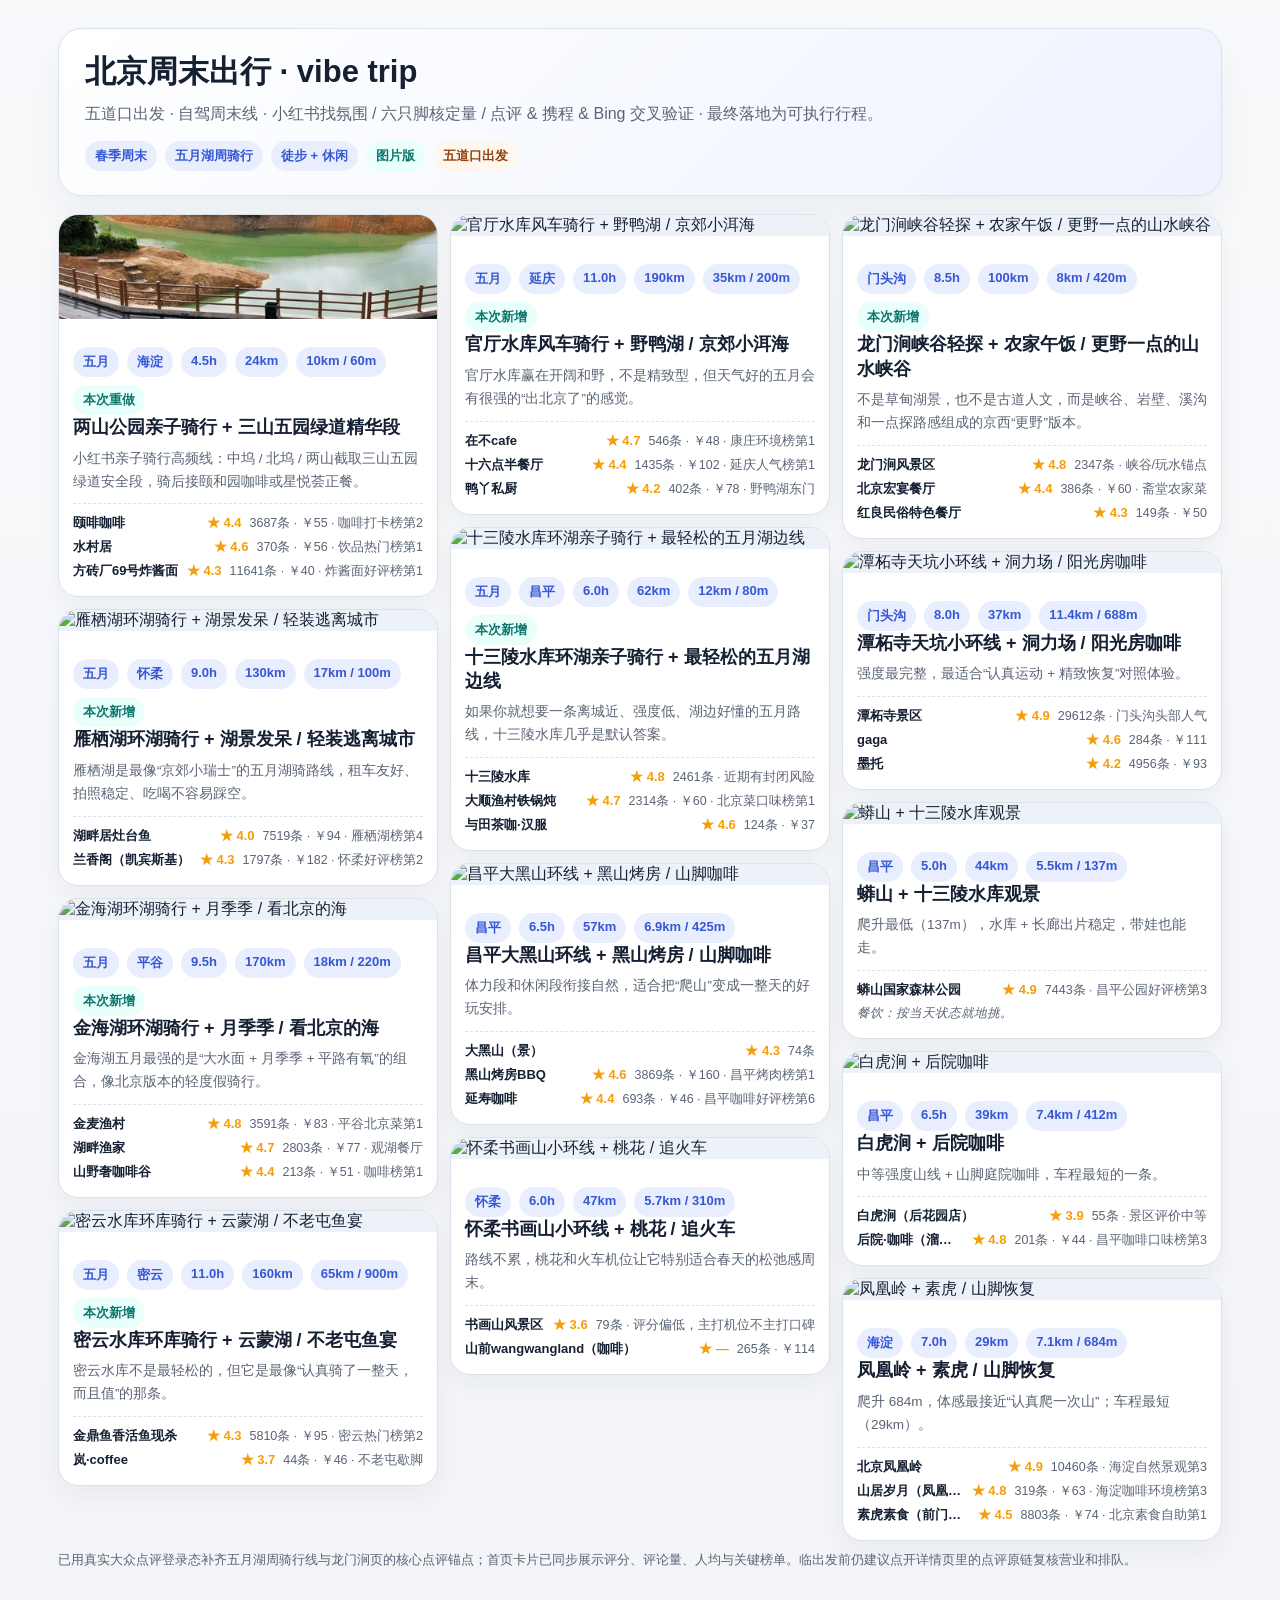
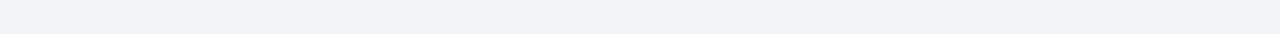
==== commit 2a09ffed: "Rebuild Liangshan cycling route with review cards" ====
--- a/index.html
+++ b/index.html
@@ -24,6 +24,23 @@
     <section class="index-masonry">
 
 
+      <a class="index-card" href="./pages/五月-海淀-4.5h-24km-两山公园亲子骑行-10km60m.html">
+        <img src="assets/covers/liangshan-xhs-1.jpg" alt="两山公园 / 三山五园绿道亲子骑行 + 颐和园西门咖啡" loading="lazy" referrerpolicy="no-referrer" />
+        <div class="inner">
+          <div class="badges"><span class="badge">五月</span><span class="badge">海淀</span><span class="badge">4.5h</span><span class="badge">24km</span><span class="badge">10km / 60m</span><span class="badge green">本次重做</span></div>
+          <h3>两山公园亲子骑行 + 三山五园绿道精华段</h3>
+          <div class="index-meta">小红书亲子骑行高频线：中坞 / 北坞 / 两山截取三山五园绿道安全段，骑后接颐和园咖啡或星悦荟正餐。</div>
+          <div class="mini-dp">
+            <div class="mini-dp-row"><span class="name">颐啡咖啡</span><span class="star">★ 4.4</span><span class="meta">3687条 · ￥55 · 咖啡打卡榜第2</span></div>
+            <div class="mini-dp-row"><span class="name">水村居</span><span class="star">★ 4.6</span><span class="meta">370条 · ￥56 · 饮品热门榜第1</span></div>
+            <div class="mini-dp-row"><span class="name">方砖厂69号炸酱面</span><span class="star">★ 4.3</span><span class="meta">11641条 · ￥40 · 炸酱面好评榜第1</span></div>
+          </div>
+        </div>
+      </a>
+
+
+
+
       <a class="index-card" href="./pages/五月-怀柔-9.0h-130km-雁栖湖环湖骑行-17km100m.html">
         <img src="assets/covers/1040g0k031uhsc07mhu005pvvfc73i6cuev019vg.webp" alt="雁栖湖环湖骑行 + 湖景发呆 / 轻装逃离城市" loading="lazy" referrerpolicy="no-referrer" />
         <div class="inner">
@@ -31,9 +48,8 @@
           <h3>雁栖湖环湖骑行 + 湖景发呆 / 轻装逃离城市</h3>
           <div class="index-meta">雁栖湖是最像“京郊小瑞士”的五月湖骑路线，租车友好、拍照稳定、吃喝不容易踩空。</div>
           <div class="mini-dp">
-            <div class="mini-dp-row"><span class="name">湖畔居</span><span class="star">★ 4.6</span><span class="meta">￥95 · 湖景餐厅</span></div>
-            <div class="mini-dp-row"><span class="name">来子家园</span><span class="star">★ 4.5</span><span class="meta">￥110 · 农家菜</span></div>
-            <div class="mini-dp-row"><span class="name">兰香阁（凯宾斯基）</span><span class="star">★ 4.4</span><span class="meta">￥280 · 正餐环境稳</span></div>
+            <div class="mini-dp-row"><span class="name">湖畔居灶台鱼</span><span class="star">★ 4.0</span><span class="meta">7519条 · ￥94 · 雁栖湖榜第4</span></div>
+            <div class="mini-dp-row"><span class="name">兰香阁（凯宾斯基）</span><span class="star">★ 4.3</span><span class="meta">1797条 · ￥182 · 怀柔好评榜第2</span></div>
           </div>
         </div>
       </a>
@@ -46,8 +62,9 @@
           <h3>金海湖环湖骑行 + 月季季 / 看北京的海</h3>
           <div class="index-meta">金海湖五月最强的是“大水面 + 月季季 + 平路有氧”的组合，像北京版本的轻度假骑行。</div>
           <div class="mini-dp">
-            <div class="mini-dp-row"><span class="name">金海湖景区周边餐饮</span><span class="star">★ —</span><span class="meta">建议当天按片区高分店就近选</span></div>
-            <div class="mini-dp-row"><span class="name">湖边咖啡/民宿餐吧</span><span class="star">★ —</span><span class="meta">更适合做放松补给，不必提前锁死</span></div>
+            <div class="mini-dp-row"><span class="name">金麦渔村</span><span class="star">★ 4.8</span><span class="meta">3591条 · ￥83 · 平谷北京菜第1</span></div>
+            <div class="mini-dp-row"><span class="name">湖畔渔家</span><span class="star">★ 4.7</span><span class="meta">2803条 · ￥77 · 观湖餐厅</span></div>
+            <div class="mini-dp-row"><span class="name">山野奢咖啡谷</span><span class="star">★ 4.4</span><span class="meta">213条 · ￥51 · 咖啡榜第1</span></div>
           </div>
         </div>
       </a>
@@ -60,9 +77,8 @@
           <h3>密云水库环库骑行 + 云蒙湖 / 不老屯鱼宴</h3>
           <div class="index-meta">密云水库不是最轻松的，但它是最像“认真骑了一整天，而且值”的那条。</div>
           <div class="mini-dp">
-            <div class="mini-dp-row"><span class="name">金鼎鱼香生态渔村</span><span class="star">★ 4.5</span><span class="meta">￥80–120 · 水库鱼炖豆腐</span></div>
-            <div class="mini-dp-row"><span class="name">库咖啡（燕落村店）</span><span class="star">★ 4.7</span><span class="meta">￥35–60 · 车友休息点</span></div>
-            <div class="mini-dp-row"><span class="name">凤荣农家院</span><span class="star">★ 4.3</span><span class="meta">￥100–150 · 团队午餐也稳</span></div>
+            <div class="mini-dp-row"><span class="name">金鼎鱼香活鱼现杀</span><span class="star">★ 4.3</span><span class="meta">5810条 · ￥95 · 密云热门榜第2</span></div>
+            <div class="mini-dp-row"><span class="name">岚·coffee</span><span class="star">★ 3.7</span><span class="meta">44条 · ￥46 · 不老屯歇脚</span></div>
           </div>
         </div>
       </a>
@@ -75,9 +91,9 @@
           <h3>官厅水库风车骑行 + 野鸭湖 / 京郊小洱海</h3>
           <div class="index-meta">官厅水库赢在开阔和野，不是精致型，但天气好的五月会有很强的“出北京了”的感觉。</div>
           <div class="mini-dp">
-            <div class="mini-dp-row"><span class="name">野鸭湖餐厅（康庄店）</span><span class="star">★ 4.0</span><span class="meta">￥70 · 顺路补给</span></div>
-            <div class="mini-dp-row"><span class="name">健龙农家大院</span><span class="star">★ 4.2</span><span class="meta">￥80 · 农家菜</span></div>
-            <div class="mini-dp-row"><span class="name">大隐于野咖啡</span><span class="star">★ 4.5</span><span class="meta">￥45 · 休息更舒服</span></div>
+            <div class="mini-dp-row"><span class="name">在不cafe</span><span class="star">★ 4.7</span><span class="meta">546条 · ￥48 · 康庄环境榜第1</span></div>
+            <div class="mini-dp-row"><span class="name">十六点半餐厅</span><span class="star">★ 4.4</span><span class="meta">1435条 · ￥102 · 延庆人气榜第1</span></div>
+            <div class="mini-dp-row"><span class="name">鸭丫私厨</span><span class="star">★ 4.2</span><span class="meta">402条 · ￥78 · 野鸭湖东门</span></div>
           </div>
         </div>
       </a>
@@ -90,8 +106,9 @@
           <h3>十三陵水库环湖亲子骑行 + 最轻松的五月湖边线</h3>
           <div class="index-meta">如果你就想要一条离城近、强度低、湖边好懂的五月路线，十三陵水库几乎是默认答案。</div>
           <div class="mini-dp">
-            <div class="mini-dp-row"><span class="name">十三陵水库片区餐饮</span><span class="star">★ —</span><span class="meta">按当天高分店就近选即可</span></div>
-            <div class="mini-dp-row"><span class="name">昌平咖啡/农家菜</span><span class="star">★ —</span><span class="meta">更适合灵活搭配，不必提前锁死</span></div>
+            <div class="mini-dp-row"><span class="name">十三陵水库</span><span class="star">★ 4.8</span><span class="meta">2461条 · 近期有封闭风险</span></div>
+            <div class="mini-dp-row"><span class="name">大顺渔村铁锅炖</span><span class="star">★ 4.7</span><span class="meta">2314条 · ￥60 · 北京菜口味榜第1</span></div>
+            <div class="mini-dp-row"><span class="name">与田茶咖·汉服</span><span class="star">★ 4.6</span><span class="meta">124条 · ￥37</span></div>
           </div>
         </div>
       </a>
@@ -131,8 +148,9 @@
     <h3>龙门涧峡谷轻探 + 农家午饭 / 更野一点的山水峡谷</h3>
     <div class="index-meta">不是草甸湖景，也不是古道人文，而是峡谷、岩壁、溪沟和一点探路感组成的京西“更野”版本。</div>
     <div class="mini-dp">
-      <div class="mini-dp-row"><span class="name">龙门涧</span><span class="star">★ —</span><span class="meta">携程搜索命中 57 条 · 公开存在可确认</span></div>
-      <div class="mini-dp-row"><span class="name">六只脚轨迹</span><span class="star">★ —</span><span class="meta">本轮匿名环境跳登录，待真实 session 补定量</span></div>
+      <div class="mini-dp-row"><span class="name">龙门涧风景区</span><span class="star">★ 4.8</span><span class="meta">2347条 · 峡谷/玩水锚点</span></div>
+      <div class="mini-dp-row"><span class="name">北京宏宴餐厅</span><span class="star">★ 4.4</span><span class="meta">386条 · ￥60 · 斋堂农家菜</span></div>
+      <div class="mini-dp-row"><span class="name">红良民俗特色餐厅</span><span class="star">★ 4.3</span><span class="meta">149条 · ￥50</span></div>
     </div>
   </div>
 </a>
@@ -193,7 +211,7 @@
 
     </section>
 
-    <p class="note">新加了 5 条五月主题湖周骑行线：雁栖湖、金海湖、密云水库、官厅水库、十三陵水库。图片按原图比例动态排布（CSS columns masonry），紧凑无留白；详细行程、补给锚点和风险提示进入各路线页继续看。</p>
+    <p class="note">已用真实大众点评登录态补齐五月湖周骑行线与龙门涧页的核心点评锚点；首页卡片已同步展示评分、评论量、人均与关键榜单。临出发前仍建议点开详情页里的点评原链复核营业和排队。</p>
   </div>
 </body>
 </html>
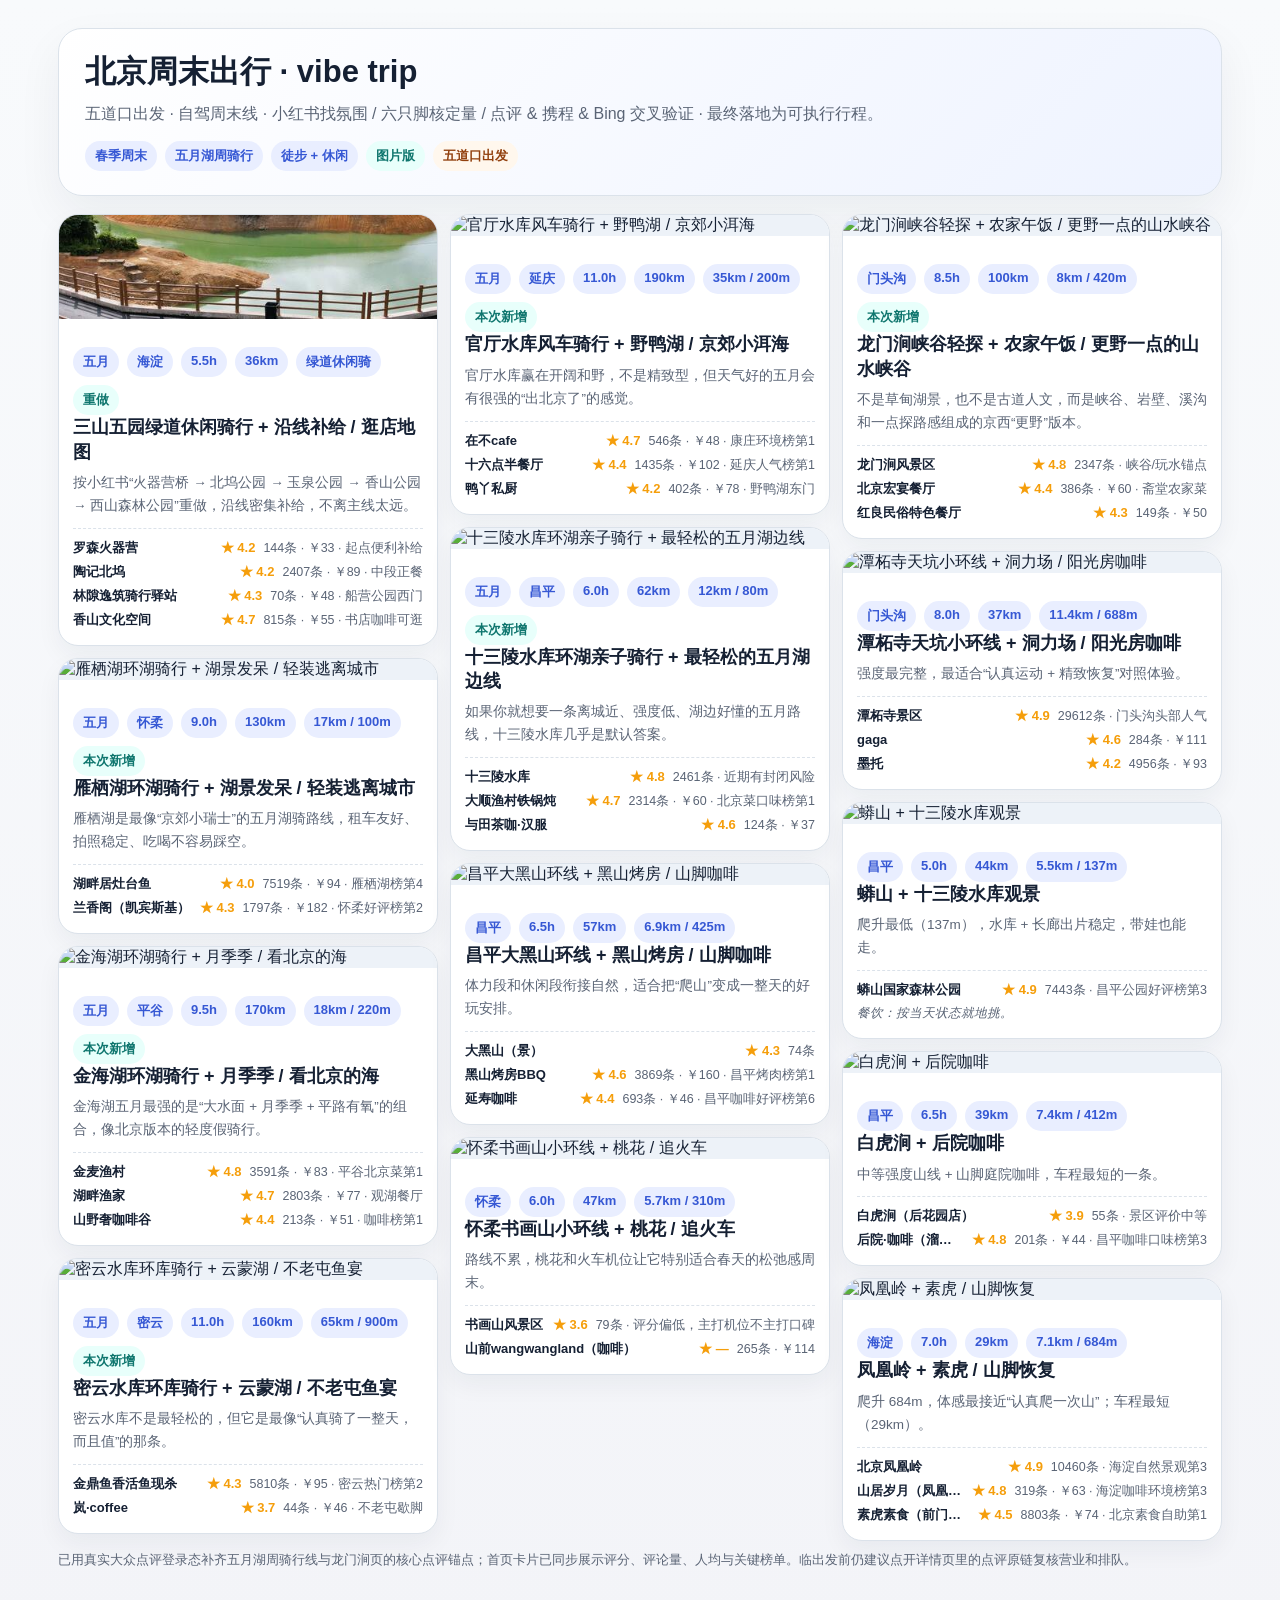
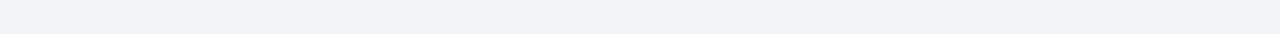
==== commit 6e5832eb: "Convert Liangshan page to Sanshan Wuyuan cycling route" ====
--- a/index.html
+++ b/index.html
@@ -24,22 +24,20 @@
     <section class="index-masonry">
 
 
-      <a class="index-card" href="./pages/五月-海淀-4.5h-24km-两山公园亲子骑行-10km60m.html">
-        <img src="assets/covers/liangshan-xhs-1.jpg" alt="两山公园 / 三山五园绿道亲子骑行 + 颐和园西门咖啡" loading="lazy" referrerpolicy="no-referrer" />
-        <div class="inner">
-          <div class="badges"><span class="badge">五月</span><span class="badge">海淀</span><span class="badge">4.5h</span><span class="badge">24km</span><span class="badge">10km / 60m</span><span class="badge green">本次重做</span></div>
-          <h3>两山公园亲子骑行 + 三山五园绿道精华段</h3>
-          <div class="index-meta">小红书亲子骑行高频线：中坞 / 北坞 / 两山截取三山五园绿道安全段，骑后接颐和园咖啡或星悦荟正餐。</div>
-          <div class="mini-dp">
-            <div class="mini-dp-row"><span class="name">颐啡咖啡</span><span class="star">★ 4.4</span><span class="meta">3687条 · ￥55 · 咖啡打卡榜第2</span></div>
-            <div class="mini-dp-row"><span class="name">水村居</span><span class="star">★ 4.6</span><span class="meta">370条 · ￥56 · 饮品热门榜第1</span></div>
-            <div class="mini-dp-row"><span class="name">方砖厂69号炸酱面</span><span class="star">★ 4.3</span><span class="meta">11641条 · ￥40 · 炸酱面好评榜第1</span></div>
-          </div>
-        </div>
-      </a>
-
-
-
+      <a class="index-card" href="./pages/五月-海淀-5.5h-36km-三山五园绿道休闲骑行-36km200m.html">
+        <img src="assets/covers/liangshan-xhs-1.jpg" alt="三山五园绿道休闲骑行 + 沿线补给 / 逛店地图" loading="lazy" referrerpolicy="no-referrer" />
+        <div class="inner">
+          <div class="badges"><span class="badge">五月</span><span class="badge">海淀</span><span class="badge">5.5h</span><span class="badge">36km</span><span class="badge">绿道休闲骑</span><span class="badge green">重做</span></div>
+          <h3>三山五园绿道休闲骑行 + 沿线补给 / 逛店地图</h3>
+          <div class="index-meta">按小红书“火器营桥 → 北坞公园 → 玉泉公园 → 香山公园 → 西山森林公园”重做，沿线密集补给，不离主线太远。</div>
+          <div class="mini-dp">
+            <div class="mini-dp-row"><span class="name">罗森火器营</span><span class="star">★ 4.2</span><span class="meta">144条 · ￥33 · 起点便利补给</span></div>
+            <div class="mini-dp-row"><span class="name">陶记北坞</span><span class="star">★ 4.2</span><span class="meta">2407条 · ￥89 · 中段正餐</span></div>
+            <div class="mini-dp-row"><span class="name">林隙逸筑骑行驿站</span><span class="star">★ 4.3</span><span class="meta">70条 · ￥48 · 船营公园西门</span></div>
+            <div class="mini-dp-row"><span class="name">香山文化空间</span><span class="star">★ 4.7</span><span class="meta">815条 · ￥55 · 书店咖啡可逛</span></div>
+          </div>
+        </div>
+      </a>
 
       <a class="index-card" href="./pages/五月-怀柔-9.0h-130km-雁栖湖环湖骑行-17km100m.html">
         <img src="assets/covers/1040g0k031uhsc07mhu005pvvfc73i6cuev019vg.webp" alt="雁栖湖环湖骑行 + 湖景发呆 / 轻装逃离城市" loading="lazy" referrerpolicy="no-referrer" />
